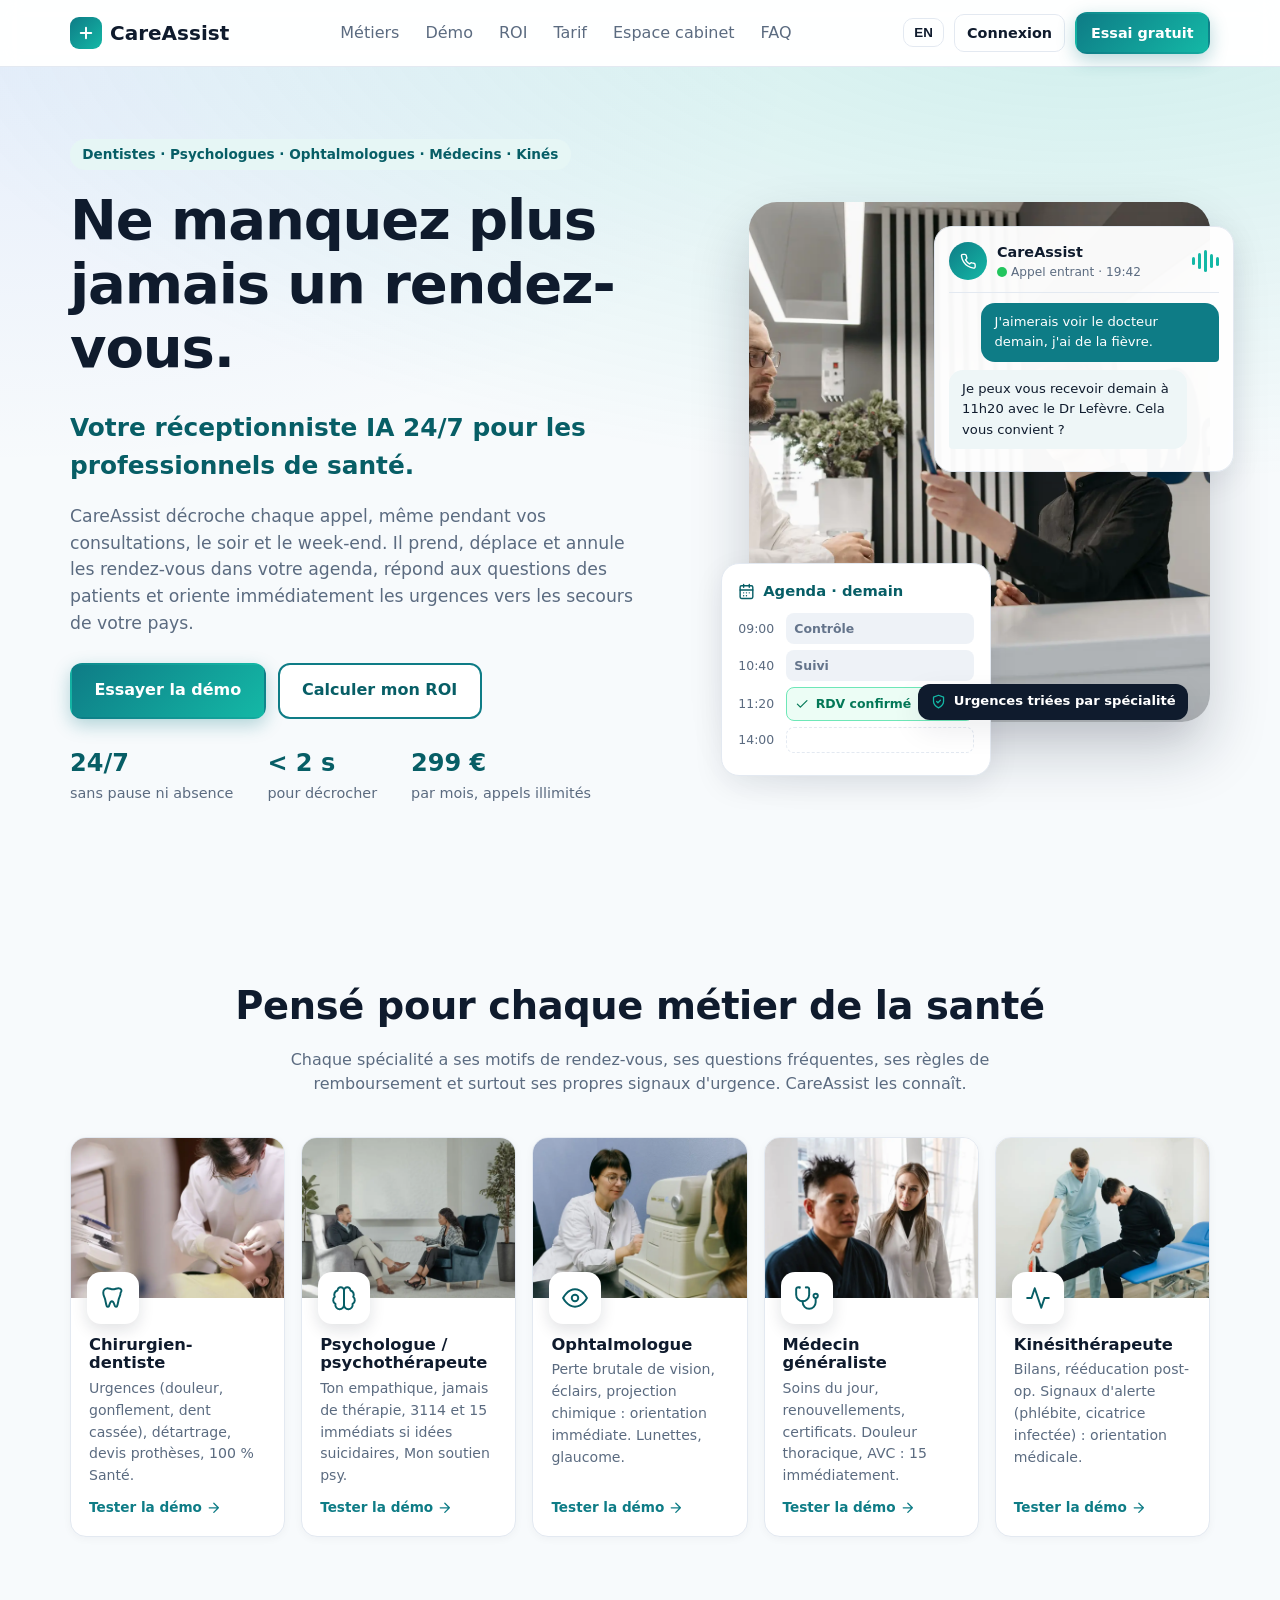
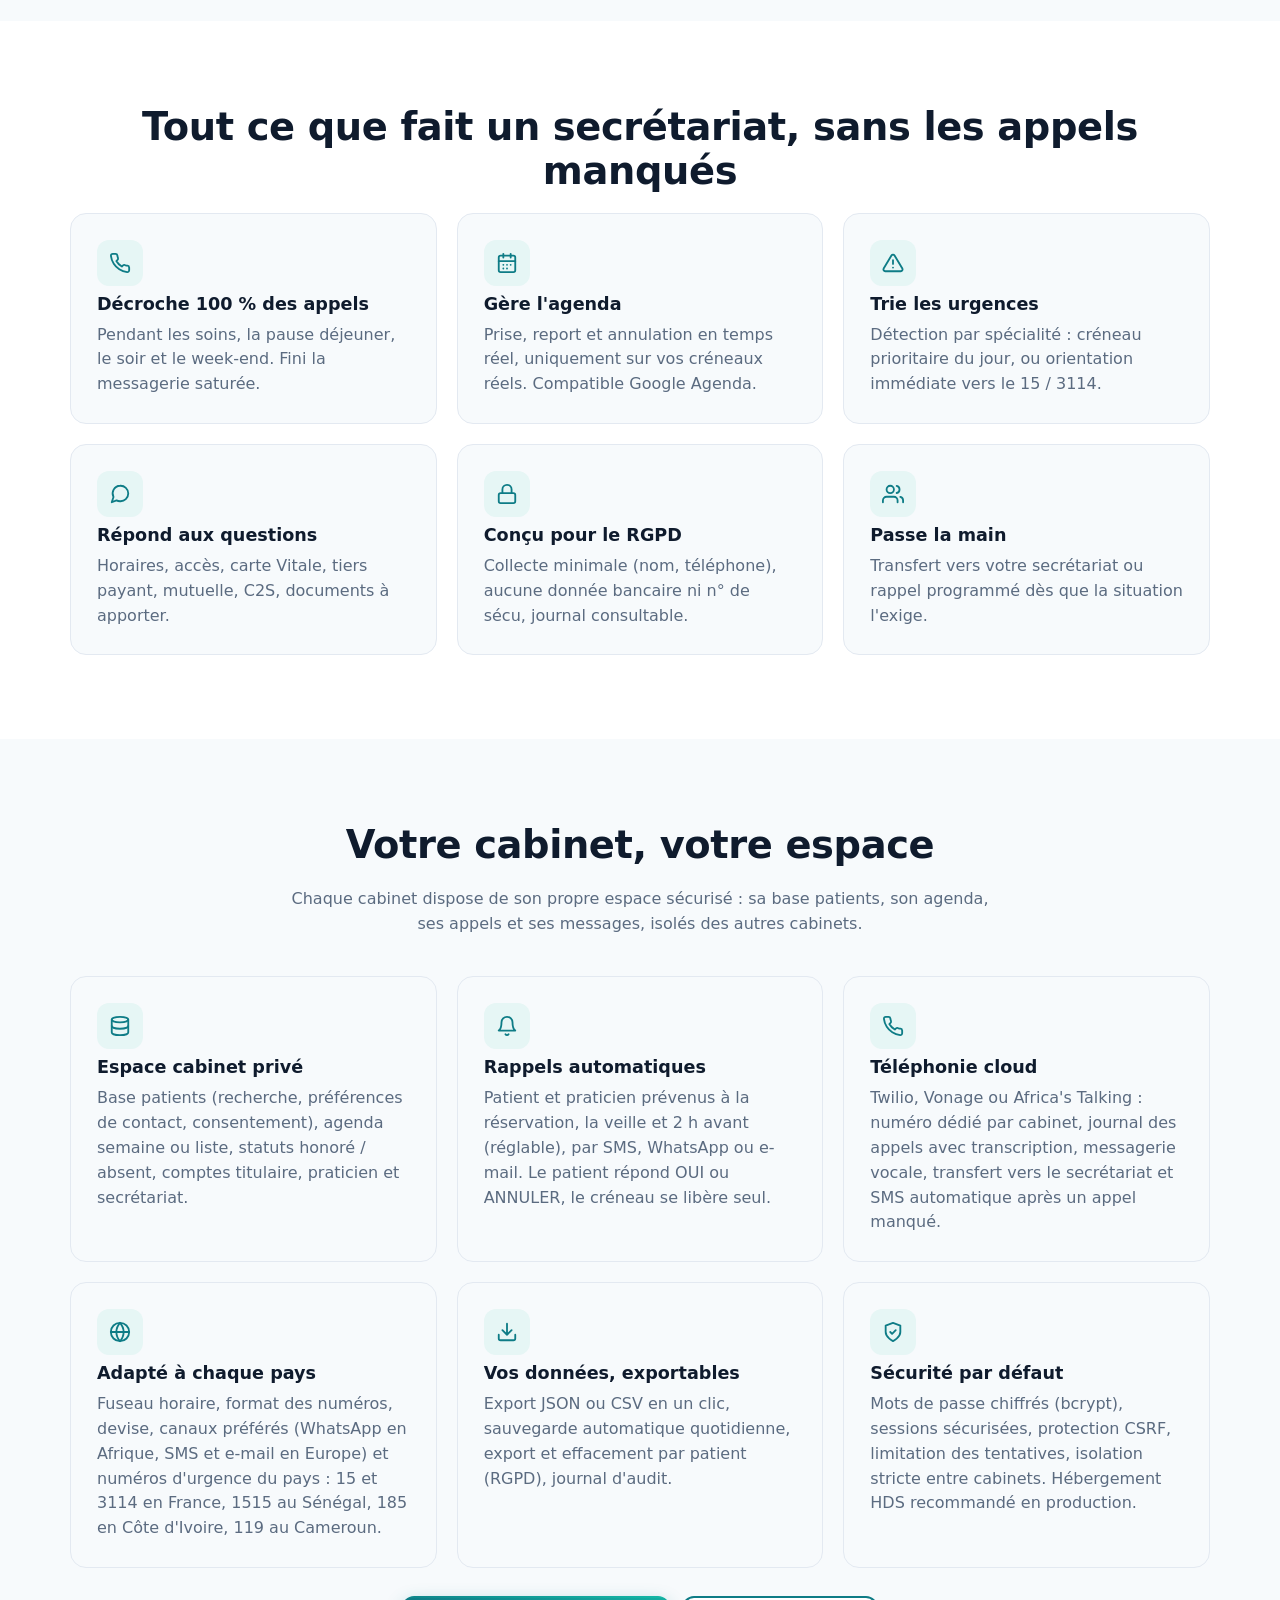
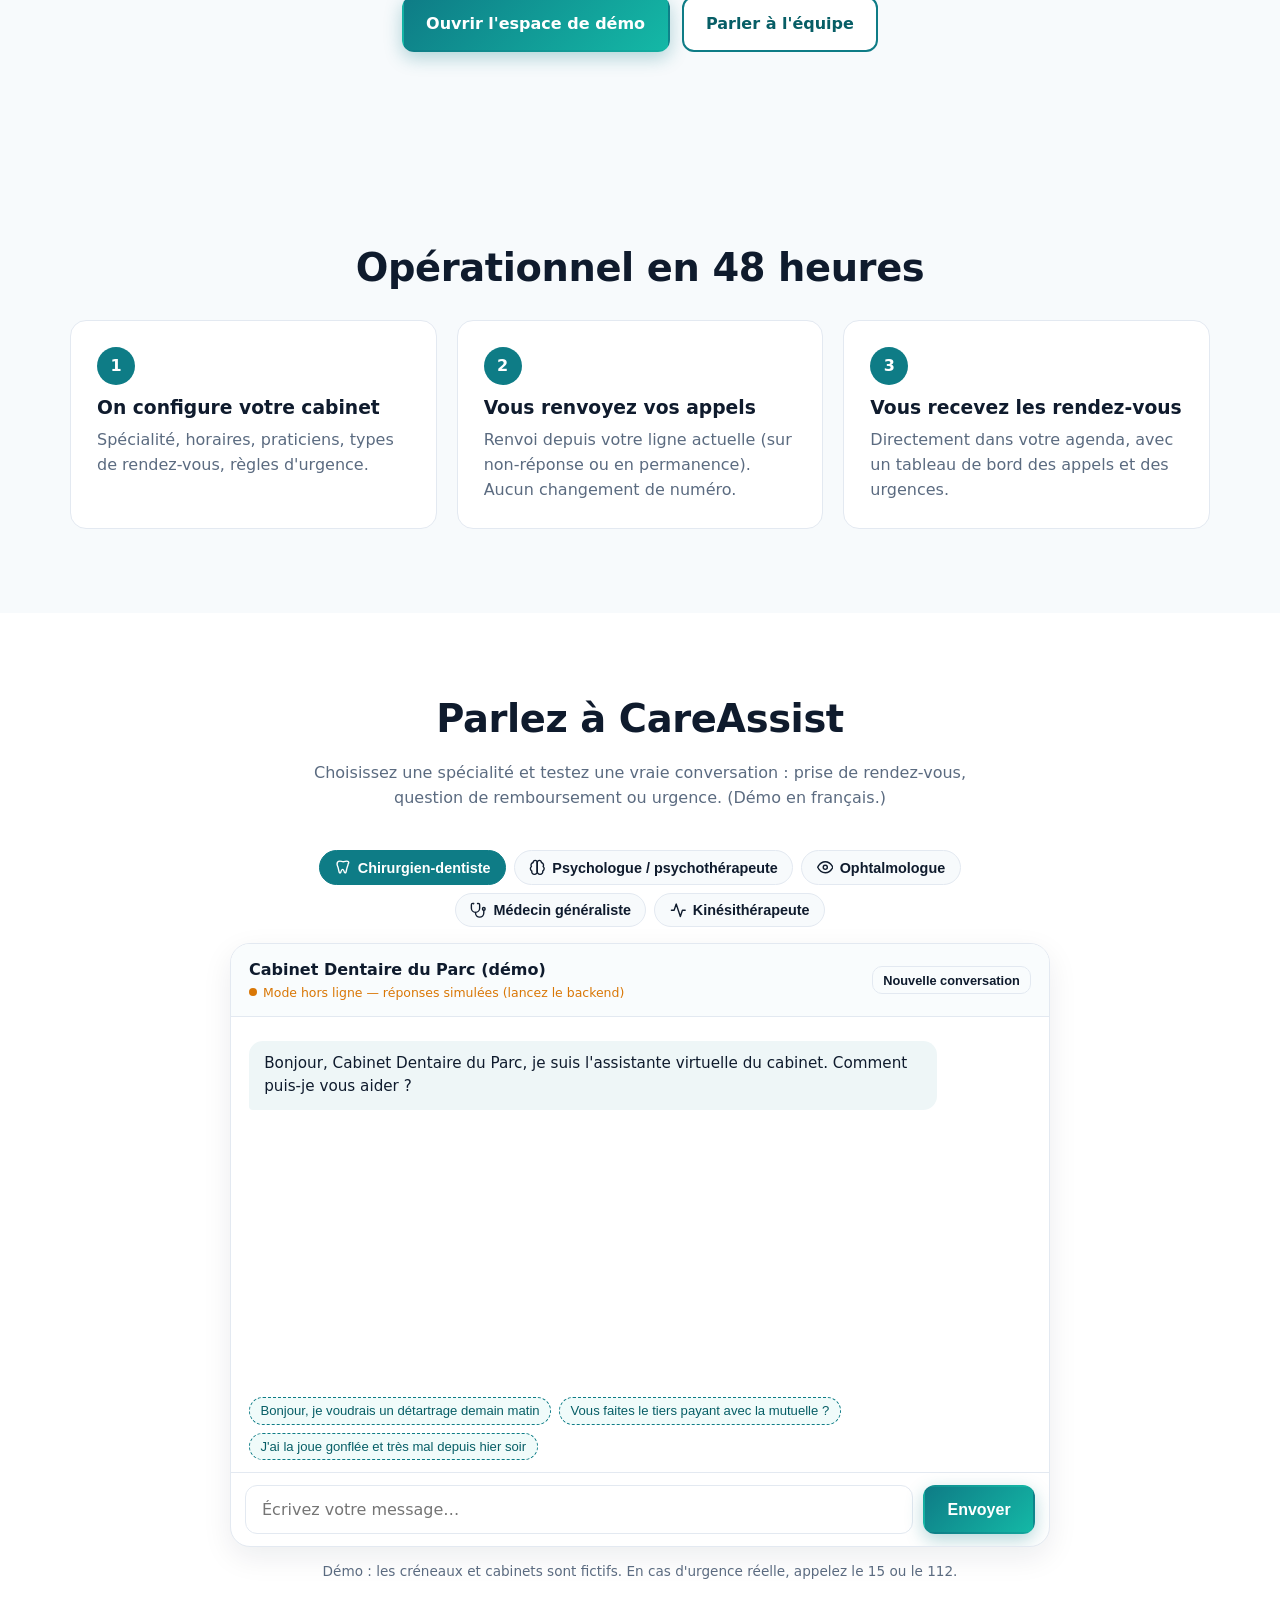
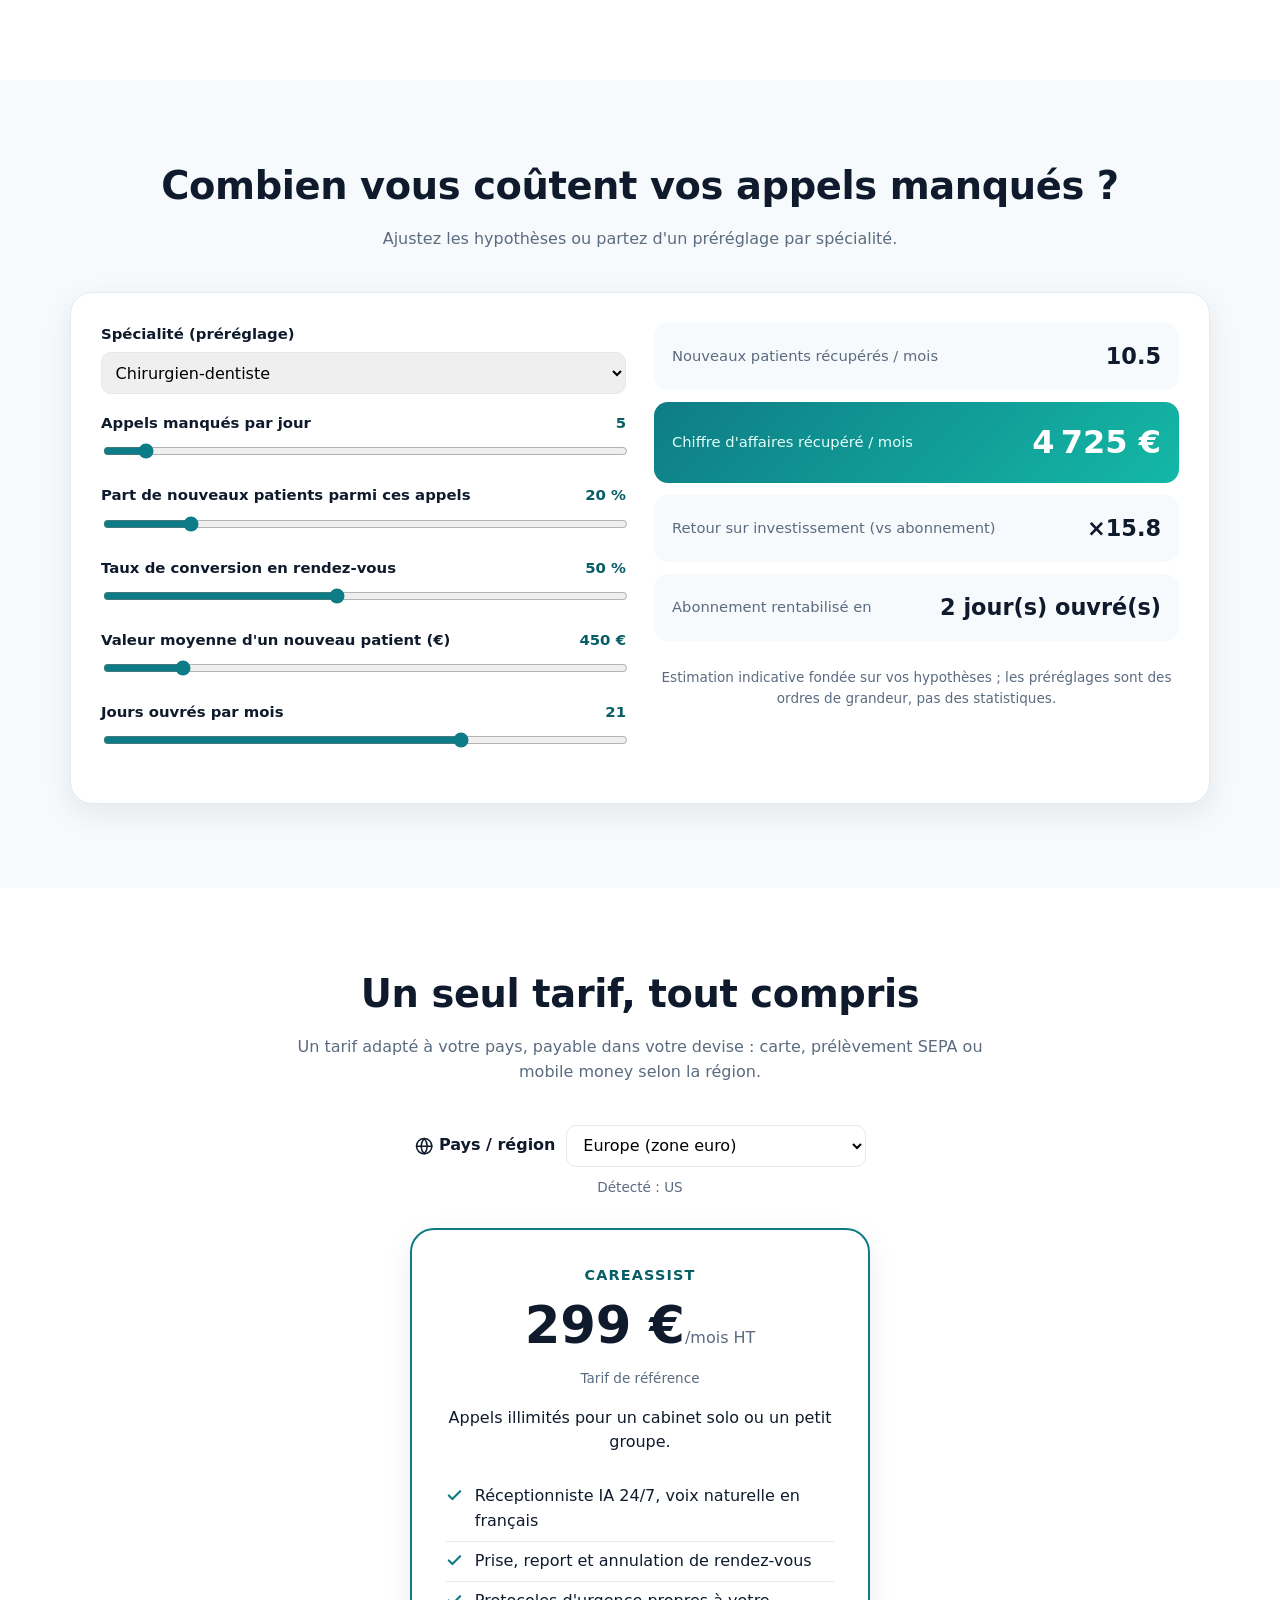
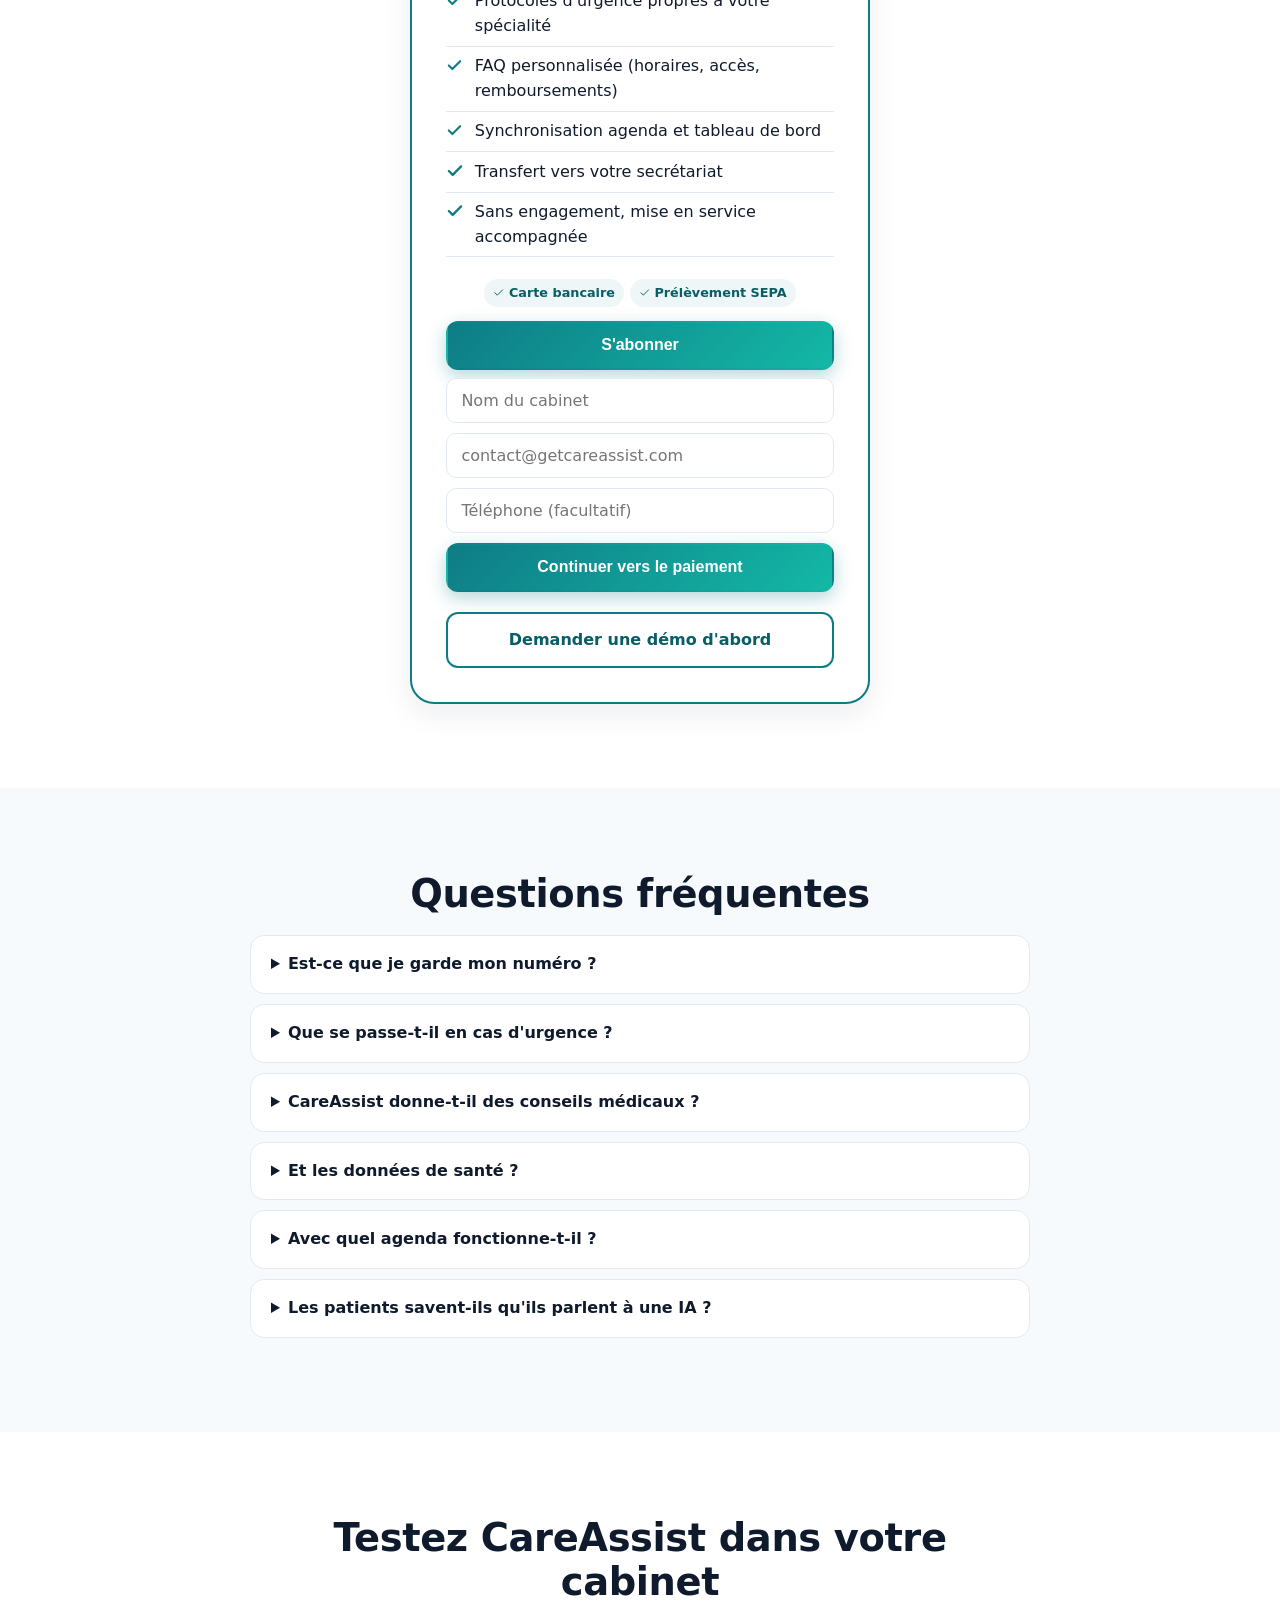
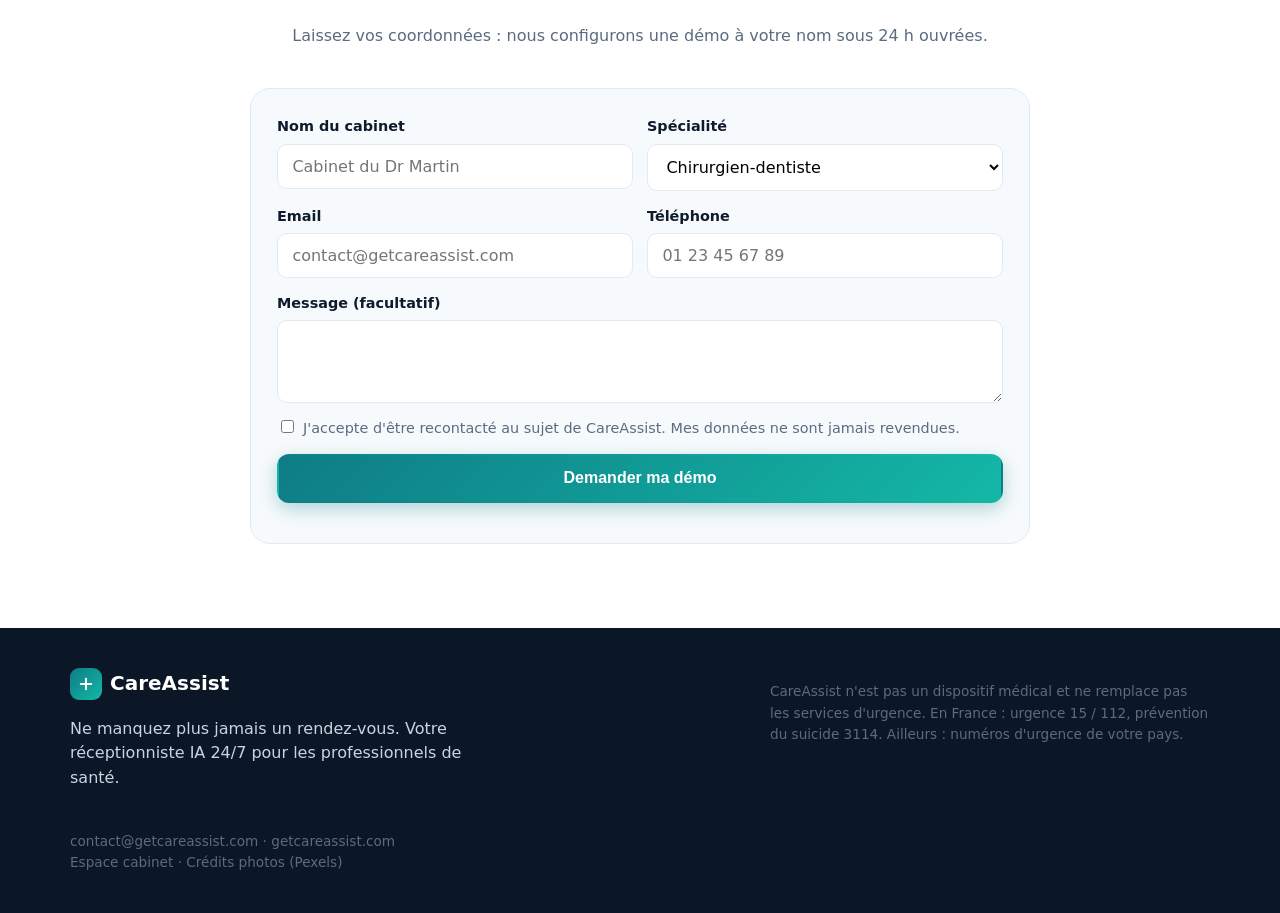
==== static/index.html @ 098f1273 "CareAssist MVP: réceptionniste IA 24/7 pour les professionnels de santé" ====
<!DOCTYPE html>
<html lang="fr">
<head>
  <meta charset="UTF-8" />
  <meta name="viewport" content="width=device-width, initial-scale=1" />
  <title>CareAssist — Ne manquez plus jamais un rendez-vous. Votre réceptionniste IA 24/7 pour les professionnels de santé.</title>
  <meta name="description" content="Réceptionniste IA 24/7 pour cabinets de santé : appels et messages décrochés, rendez-vous pris, rappels SMS/WhatsApp au patient et au médecin, urgences orientées vers les numéros du pays. Espace cabinet sécurisé. France et Afrique." />
  <meta name="theme-color" content="#0e7c86" />
  <link rel="canonical" href="https://getcareassist.com/" />
  <link rel="alternate" hreflang="fr" href="https://getcareassist.com/" />
  <meta property="og:type" content="website" />
  <meta property="og:url" content="https://getcareassist.com/" />
  <meta property="og:site_name" content="CareAssist" />
  <meta property="og:image" content="https://getcareassist.com/img/hero-reception.jpg" />
  <meta property="og:locale" content="fr_FR" />
  <meta name="twitter:card" content="summary_large_image" />
  <meta property="og:title" content="CareAssist — réceptionniste IA pour les professionnels de santé" />
  <meta property="og:description" content="Ne manquez plus jamais un rendez-vous. Votre réceptionniste IA 24/7 pour les professionnels de santé." />
  <link rel="icon" href="favicon.svg" type="image/svg+xml" />
  <link rel="stylesheet" href="styles.css?v=6" />
</head>
<body>
<a class="skip-link" href="#main">Aller au contenu</a>
<header class="nav">
  <div class="container nav-inner">
    <a href="#" class="logo"><span class="logo-mark"><svg class="i" viewBox="0 0 24 24"><path d="M12 5v14M5 12h14"/></svg></span> CareAssist</a>
    <nav class="nav-links">
      <a href="#metiers" data-i18n="nav.pros">Métiers</a>
      <a href="#demo" data-i18n="nav.demo">Démo</a>
      <a href="#roi" data-i18n="nav.roi">ROI</a>
      <a href="#tarif" data-i18n="nav.pricing">Tarif</a>
      <a href="#espace" data-i18n="nav.space">Espace cabinet</a>
      <a href="#faq">FAQ</a>
    </nav>
    <div class="nav-actions">
      <button id="lang-toggle" class="btn-ghost" aria-label="Changer de langue">EN</button>
      <a href="/espace" class="btn-ghost nav-login" data-i18n="nav.login">Connexion</a>
      <a href="#contact" class="btn btn-primary btn-sm" data-i18n="nav.cta">Essai gratuit</a>
    </div>
  </div>
</header>

<main id="main">
  <!-- HERO -->
  <section class="hero">
    <div class="container hero-grid">
      <div>
        <span class="pill" data-i18n="hero.pill">Dentistes · Psychologues · Ophtalmologues · Médecins · Kinés</span>
        <h1 data-i18n="hero.title">Ne manquez plus jamais un rendez-vous.</h1>
        <p class="hero-sub" data-i18n="hero.subtitle">Votre réceptionniste IA 24/7 pour les professionnels de santé.</p>
        <p class="hero-text" data-i18n="hero.text">CareAssist décroche chaque appel, même pendant vos consultations, le soir et le week-end. Il prend, déplace et annule les rendez-vous dans votre agenda, répond aux questions des patients et oriente immédiatement les urgences vers les secours de votre pays.</p>
        <div class="hero-ctas">
          <a href="#demo" class="btn btn-primary" data-i18n="hero.cta1">Essayer la démo</a>
          <a href="#roi" class="btn btn-outline" data-i18n="hero.cta2">Calculer mon ROI</a>
        </div>
        <ul class="hero-proof">
          <li><strong>24/7</strong><span data-i18n="hero.p1">sans pause ni absence</span></li>
          <li><strong>&lt; 2 s</strong><span data-i18n="hero.p2">pour décrocher</span></li>
          <li><strong id="hero-price">299 €</strong><span data-i18n="hero.p3">par mois, appels illimités</span></li>
        </ul>
      </div>
      <div class="hero-visual">
        <picture class="hero-photo">
          <source srcset="img/hero-reception.webp" type="image/webp" />
          <img src="img/hero-reception.jpg" width="1600" height="1280" alt="Accueil d'un cabinet de santé" fetchpriority="high" />
        </picture>
        <div class="call-card">
          <div class="call-head">
            <span class="avatar"><svg class="i" data-icon="phone"></svg></span>
            <div><strong>CareAssist</strong><small><span class="dot live"></span> <span data-i18n="hero.call">Appel entrant · 19:42</span></small></div>
            <div class="wave"><i></i><i></i><i></i><i></i><i></i></div>
          </div>
          <div class="bubble user">J'aimerais voir le docteur demain, j'ai de la fièvre.</div>
          <div class="bubble bot">Je peux vous recevoir demain à 11h20 avec le Dr Lefèvre. Cela vous convient ?</div>
        </div>
        <div class="cal-card">
          <div class="cal-head"><svg class="i" data-icon="calendar"></svg><strong data-i18n="hero.cal">Agenda · demain</strong></div>
          <div class="cal-row"><span>09:00</span><div class="ev busy">Contrôle</div></div>
          <div class="cal-row"><span>10:40</span><div class="ev busy">Suivi</div></div>
          <div class="cal-row"><span>11:20</span><div class="ev new"><svg class="i" data-icon="check"></svg> <span data-i18n="hero.booked">RDV confirmé</span></div></div>
          <div class="cal-row"><span>14:00</span><div class="ev free"></div></div>
        </div>
        <div class="float-badge"><svg class="i" data-icon="shield"></svg><span data-i18n="hero.badge">Urgences triées par spécialité</span></div>
      </div>
    </div>
  </section>

  <!-- MÉTIERS -->
  <section id="metiers" class="section">
    <div class="container">
      <h2 data-i18n="pros.title">Pensé pour chaque métier de la santé</h2>
      <p class="section-sub" data-i18n="pros.sub">Chaque spécialité a ses motifs de rendez-vous, ses questions fréquentes, ses règles de remboursement et surtout ses propres signaux d'urgence. CareAssist les connaît.</p>
      <div class="pros-grid" id="pros-grid"></div>
    </div>
  </section>

  <!-- BÉNÉFICES -->
  <section class="section alt">
    <div class="container">
      <h2 data-i18n="feat.title">Tout ce que fait un secrétariat, sans les appels manqués</h2>
      <div class="features">
        <div class="feature"><div class="ficon"><svg class="i" data-icon="phone"></svg></div><h3 data-i18n="feat.f1t">Décroche 100 % des appels</h3><p data-i18n="feat.f1">Pendant les soins, la pause déjeuner, le soir et le week-end. Fini la messagerie saturée.</p></div>
        <div class="feature"><div class="ficon"><svg class="i" data-icon="calendar"></svg></div><h3 data-i18n="feat.f2t">Gère l'agenda</h3><p data-i18n="feat.f2">Prise, report et annulation en temps réel, uniquement sur vos créneaux réels. Compatible Google Agenda.</p></div>
        <div class="feature"><div class="ficon"><svg class="i" data-icon="alert"></svg></div><h3 data-i18n="feat.f3t">Trie les urgences</h3><p data-i18n="feat.f3">Détection par spécialité : créneau prioritaire du jour, ou orientation immédiate vers le 15 / 3114.</p></div>
        <div class="feature"><div class="ficon"><svg class="i" data-icon="message"></svg></div><h3 data-i18n="feat.f4t">Répond aux questions</h3><p data-i18n="feat.f4">Horaires, accès, carte Vitale, tiers payant, mutuelle, C2S, documents à apporter.</p></div>
        <div class="feature"><div class="ficon"><svg class="i" data-icon="lock"></svg></div><h3 data-i18n="feat.f5t">Conçu pour le RGPD</h3><p data-i18n="feat.f5">Collecte minimale (nom, téléphone), aucune donnée bancaire ni n° de sécu, journal consultable.</p></div>
        <div class="feature"><div class="ficon"><svg class="i" data-icon="users"></svg></div><h3 data-i18n="feat.f6t">Passe la main</h3><p data-i18n="feat.f6">Transfert vers votre secrétariat ou rappel programmé dès que la situation l'exige.</p></div>
      </div>
    </div>
  </section>

  <!-- ESPACE CABINET, RAPPELS, VOIP, PAYS -->
  <section id="espace" class="section">
    <div class="container">
      <h2 data-i18n="space.title">Votre cabinet, votre espace</h2>
      <p class="section-sub" data-i18n="space.sub">Chaque cabinet dispose de son propre espace sécurisé : sa base patients, son agenda, ses appels et ses messages, isolés des autres cabinets.</p>
      <div class="features">
        <div class="feature"><div class="ficon"><svg class="i" data-icon="database"></svg></div><h3 data-i18n="space.f1t">Espace cabinet privé</h3><p data-i18n="space.f1">Base patients (recherche, préférences de contact, consentement), agenda semaine ou liste, statuts honoré / absent, comptes titulaire, praticien et secrétariat.</p></div>
        <div class="feature"><div class="ficon"><svg class="i" data-icon="bell"></svg></div><h3 data-i18n="space.f2t">Rappels automatiques</h3><p data-i18n="space.f2">Patient et praticien prévenus à la réservation, la veille et 2 h avant (réglable), par SMS, WhatsApp ou e-mail. Le patient répond OUI ou ANNULER, le créneau se libère seul.</p></div>
        <div class="feature"><div class="ficon"><svg class="i" data-icon="phone"></svg></div><h3 data-i18n="space.f3t">Téléphonie cloud</h3><p data-i18n="space.f3">Twilio, Vonage ou Africa's Talking : numéro dédié par cabinet, journal des appels avec transcription, messagerie vocale, transfert vers le secrétariat et SMS automatique après un appel manqué.</p></div>
        <div class="feature"><div class="ficon"><svg class="i" data-icon="globe"></svg></div><h3 data-i18n="space.f4t">Adapté à chaque pays</h3><p data-i18n="space.f4">Fuseau horaire, format des numéros, devise, canaux préférés (WhatsApp en Afrique, SMS et e-mail en Europe) et numéros d'urgence du pays : 15 et 3114 en France, 1515 au Sénégal, 185 en Côte d'Ivoire, 119 au Cameroun.</p></div>
        <div class="feature"><div class="ficon"><svg class="i" data-icon="download"></svg></div><h3 data-i18n="space.f5t">Vos données, exportables</h3><p data-i18n="space.f5">Export JSON ou CSV en un clic, sauvegarde automatique quotidienne, export et effacement par patient (RGPD), journal d'audit.</p></div>
        <div class="feature"><div class="ficon"><svg class="i" data-icon="shield"></svg></div><h3 data-i18n="space.f6t">Sécurité par défaut</h3><p data-i18n="space.f6">Mots de passe chiffrés (bcrypt), sessions sécurisées, protection CSRF, limitation des tentatives, isolation stricte entre cabinets. Hébergement HDS recommandé en production.</p></div>
      </div>
      <div class="hero-ctas" style="justify-content:center;margin-top:28px">
        <a href="/espace" class="btn btn-primary" data-i18n="space.cta">Ouvrir l'espace de démo</a>
        <a href="#contact" class="btn btn-outline" data-i18n="space.cta2">Parler à l'équipe</a>
      </div>
    </div>
  </section>

  <!-- COMMENT ÇA MARCHE -->
  <section class="section">
    <div class="container">
      <h2 data-i18n="how.title">Opérationnel en 48 heures</h2>
      <div class="steps">
        <div class="step"><span>1</span><h3 data-i18n="how.s1t">On configure votre cabinet</h3><p data-i18n="how.s1">Spécialité, horaires, praticiens, types de rendez-vous, règles d'urgence.</p></div>
        <div class="step"><span>2</span><h3 data-i18n="how.s2t">Vous renvoyez vos appels</h3><p data-i18n="how.s2">Renvoi depuis votre ligne actuelle (sur non-réponse ou en permanence). Aucun changement de numéro.</p></div>
        <div class="step"><span>3</span><h3 data-i18n="how.s3t">Vous recevez les rendez-vous</h3><p data-i18n="how.s3">Directement dans votre agenda, avec un tableau de bord des appels et des urgences.</p></div>
      </div>
    </div>
  </section>

  <!-- DÉMO -->
  <section id="demo" class="section alt">
    <div class="container">
      <h2 data-i18n="demo.title">Parlez à CareAssist</h2>
      <p class="section-sub" data-i18n="demo.sub">Choisissez une spécialité et testez une vraie conversation : prise de rendez-vous, question de remboursement ou urgence. (Démo en français.)</p>
      <div class="demo-wrap">
        <div class="spec-tabs" id="spec-tabs" role="tablist"></div>
        <div class="chat">
          <div class="chat-head">
            <div><strong id="chat-practice">Cabinet</strong><small id="chat-status" class="status">…</small></div>
            <button class="btn-ghost small" id="chat-reset" data-i18n="demo.reset">Nouvelle conversation</button>
          </div>
          <div class="chat-body" id="chat-body" aria-live="polite"></div>
          <div class="chips" id="chips"></div>
          <form class="chat-input" id="chat-form">
            <input id="chat-text" autocomplete="off" aria-label="Votre message" maxlength="1000" placeholder="Écrivez votre message…" data-i18n-ph="demo.ph" />
            <button class="btn btn-primary" type="submit" data-i18n="demo.send">Envoyer</button>
          </form>
        </div>
        <p class="note" data-i18n="demo.note">Démo : les créneaux et cabinets sont fictifs. En cas d'urgence réelle, appelez le 15 ou le 112.</p>
      </div>
    </div>
  </section>

  <!-- ROI -->
  <section id="roi" class="section">
    <div class="container">
      <h2 data-i18n="roi.title">Combien vous coûtent vos appels manqués ?</h2>
      <p class="section-sub" data-i18n="roi.sub">Ajustez les hypothèses ou partez d'un préréglage par spécialité.</p>
      <div class="roi">
        <div class="roi-inputs">
          <label><span data-i18n="roi.preset">Spécialité (préréglage)</span>
            <select id="roi-preset"></select></label>
          <label><span data-i18n="roi.missed">Appels manqués par jour</span> <output id="o-missed"></output>
            <input type="range" id="r-missed" min="1" max="60" step="1" /></label>
          <label><span data-i18n="roi.new">Part de nouveaux patients parmi ces appels</span> <output id="o-new"></output>
            <input type="range" id="r-new" min="5" max="100" step="5" /></label>
          <label><span data-i18n="roi.conv">Taux de conversion en rendez-vous</span> <output id="o-conv"></output>
            <input type="range" id="r-conv" min="10" max="100" step="5" /></label>
          <label><span data-i18n="roi.value">Valeur moyenne d'un nouveau patient (€)</span> <output id="o-value"></output>
            <input type="range" id="r-value" min="30" max="3000" step="10" /></label>
          <label><span data-i18n="roi.days">Jours ouvrés par mois</span> <output id="o-days"></output>
            <input type="range" id="r-days" min="10" max="26" step="1" value="21" /></label>
        </div>
        <div class="roi-results">
          <div class="kpi"><span data-i18n="roi.k1">Nouveaux patients récupérés / mois</span><strong id="k-patients">0</strong></div>
          <div class="kpi big"><span data-i18n="roi.k2">Chiffre d'affaires récupéré / mois</span><strong id="k-revenue">0 €</strong></div>
          <div class="kpi"><span data-i18n="roi.k3">Retour sur investissement (vs abonnement)</span><strong id="k-roi">×0</strong></div>
          <div class="kpi"><span data-i18n="roi.k4">Abonnement rentabilisé en</span><strong id="k-payback">–</strong></div>
          <p class="note" data-i18n="roi.note">Estimation indicative fondée sur vos hypothèses ; les préréglages sont des ordres de grandeur, pas des statistiques.</p>
        </div>
      </div>
    </div>
  </section>

  <!-- TARIF -->
  <section id="tarif" class="section alt">
    <div class="container">
      <h2 data-i18n="price.title">Un seul tarif, tout compris</h2>
      <p class="section-sub" data-i18n="price.sub">Un tarif adapté à votre pays, payable dans votre devise : carte, prélèvement SEPA ou mobile money selon la région.</p>
      <div class="region-picker">
        <label for="region-select"><svg class="i" data-icon="globe"></svg> <span data-i18n="price.region">Pays / région</span></label>
        <select id="region-select"></select>
        <small id="region-guess" class="small"></small>
      </div>
      <div class="price-card">
        <div class="price-name">CareAssist</div>
        <div class="price"><span id="price-amount">299 €</span><small id="price-per" data-i18n="price.per">/mois HT</small></div>
        <p id="price-approx" class="small"></p>
        <p data-i18n="price.desc">Appels illimités pour un cabinet solo ou un petit groupe.</p>
        <ul>
          <li data-i18n="price.l1">Réceptionniste IA 24/7, voix naturelle en français</li>
          <li data-i18n="price.l2">Prise, report et annulation de rendez-vous</li>
          <li data-i18n="price.l3">Protocoles d'urgence propres à votre spécialité</li>
          <li data-i18n="price.l4">FAQ personnalisée (horaires, accès, remboursements)</li>
          <li data-i18n="price.l5">Synchronisation agenda et tableau de bord</li>
          <li data-i18n="price.l6">Transfert vers votre secrétariat</li>
          <li data-i18n="price.l7">Sans engagement, mise en service accompagnée</li>
        </ul>
        <div class="methods" id="price-methods"></div>
        <p id="price-note" class="small"></p>
        <button type="button" id="subscribe-open" class="btn btn-primary btn-block" data-i18n="price.subscribe">S'abonner</button>
        <form id="checkout-form" class="checkout-form" hidden novalidate>
          <input name="practice_name" required minlength="2" placeholder="Nom du cabinet" data-i18n-ph="price.f_name" />
          <input name="email" type="email" required placeholder="contact@getcareassist.com" />
          <input name="phone" type="tel" placeholder="Téléphone (facultatif)" data-i18n-ph="price.f_phone" />
          <button class="btn btn-primary btn-block" type="submit" data-i18n="price.pay">Continuer vers le paiement</button>
          <p id="checkout-msg" class="form-msg" role="status"></p>
        </form>
        <a href="#contact" class="btn btn-outline btn-block" style="margin-top:10px" data-i18n="price.cta">Demander une démo d'abord</a>
      </div>
    </div>
  </section>

  <!-- FAQ -->
  <section id="faq" class="section">
    <div class="container narrow">
      <h2 data-i18n="faq.title">Questions fréquentes</h2>
      <details><summary data-i18n="faq.q1">Est-ce que je garde mon numéro ?</summary><p data-i18n="faq.a1">Oui. Vous activez simplement un renvoi d'appel (sur non-réponse, occupation ou permanent) vers votre ligne CareAssist.</p></details>
      <details><summary data-i18n="faq.q2">Que se passe-t-il en cas d'urgence ?</summary><p data-i18n="faq.a2">La détection d'urgence est déterministe et propre à chaque spécialité. Les signes vitaux déclenchent une orientation immédiate vers le numéro d'urgence du pays (15 / 112 et 3114 en France, 1515 au Sénégal, 119 au Cameroun…) ; les urgences non vitales obtiennent un créneau prioritaire du jour et vous sont signalées.</p></details>
      <details><summary data-i18n="faq.q3">CareAssist donne-t-il des conseils médicaux ?</summary><p data-i18n="faq.a3">Non. Il ne pose aucun diagnostic et ne remplace pas un professionnel : il organise, informe et oriente. Pour les psychologues, il ne fait jamais de thérapie.</p></details>
      <details><summary data-i18n="faq.q4">Et les données de santé ?</summary><p data-i18n="faq.a4">La collecte est minimale (nom, téléphone, motif court). En production, l'hébergement doit être certifié HDS ; nous vous accompagnons sur le registre RGPD et l'information patient.</p></details>
      <details><summary data-i18n="faq.q5">Avec quel agenda fonctionne-t-il ?</summary><p data-i18n="faq.a5">Google Agenda en natif ; les logiciels métiers et plateformes de prise de rendez-vous se branchent via leur API quand elle est disponible.</p></details>
      <details><summary data-i18n="faq.q6">Les patients savent-ils qu'ils parlent à une IA ?</summary><p data-i18n="faq.a6">Oui, CareAssist se présente comme l'assistante virtuelle du cabinet et propose toujours de passer la main à un humain.</p></details>
    </div>
  </section>

  <!-- CONTACT -->
  <section id="contact" class="section alt">
    <div class="container narrow">
      <h2 data-i18n="lead.title">Testez CareAssist dans votre cabinet</h2>
      <p class="section-sub" data-i18n="lead.sub">Laissez vos coordonnées : nous configurons une démo à votre nom sous 24 h ouvrées.</p>
      <form id="lead-form" class="lead-form" novalidate>
        <label><span data-i18n="lead.name">Nom du cabinet</span><input name="practice_name" required minlength="2" placeholder="Cabinet du Dr Martin" /></label>
        <label><span data-i18n="lead.spec">Spécialité</span><select name="specialty" id="lead-spec"></select></label>
        <label><span>Email</span><input name="email" type="email" required placeholder="contact@getcareassist.com" /></label>
        <label><span data-i18n="lead.phone">Téléphone</span><input name="phone" type="tel" required placeholder="01 23 45 67 89" /></label>
        <label class="full"><span data-i18n="lead.msg">Message (facultatif)</span><textarea name="message" rows="3"></textarea></label>
        <label class="full consent"><input type="checkbox" name="consent" required /> <span data-i18n="lead.consent">J'accepte d'être recontacté au sujet de CareAssist. Mes données ne sont jamais revendues.</span></label>
        <button class="btn btn-primary full" type="submit" data-i18n="lead.cta">Demander ma démo</button>
        <p id="lead-msg" class="form-msg full" role="status"></p>
      </form>
    </div>
  </section>
</main>

<footer class="footer">
  <div class="container footer-inner">
    <div><span class="logo"><span class="logo-mark"><svg class="i" viewBox="0 0 24 24"><path d="M12 5v14M5 12h14"/></svg></span> CareAssist</span>
      <p data-i18n="footer.slogan">Ne manquez plus jamais un rendez-vous. Votre réceptionniste IA 24/7 pour les professionnels de santé.</p></div>
    <p class="small" data-i18n="footer.legal">CareAssist n'est pas un dispositif médical et ne remplace pas les services d'urgence. En France : urgence 15 / 112, prévention du suicide 3114. Ailleurs : numéros d'urgence de votre pays.</p>
    <div class="small"><a href="mailto:contact@getcareassist.com">contact@getcareassist.com</a> · getcareassist.com<br /><a href="/espace">Espace cabinet</a> · <a href="img/CREDITS.md">Crédits photos (Pexels)</a></div>
  </div>
</footer>
<script src="icons.js?v=4"></script>
<script src="app.js?v=5"></script>
</body>
</html>
---- static/styles.css ----
:root{
  --bg:#f7fafc;--surface:#fff;--ink:#0f1b2d;--muted:#5b6b80;--line:#e3e9f1;
  --brand:#0e7c86;--brand-2:#14b8a6;--brand-ink:#075e66;--accent:#2563eb;--danger:#dc2626;--warn:#d97706;
  --radius:16px;--shadow:0 10px 30px rgba(15,27,45,.08);
}
*{box-sizing:border-box}
html{scroll-behavior:smooth}
body{margin:0;font-family:Inter,system-ui,-apple-system,"Segoe UI",Roboto,Arial,sans-serif;color:var(--ink);background:var(--bg);line-height:1.55}
a{color:inherit;text-decoration:none}
.container{width:min(1140px,92%);margin:0 auto}
.narrow{width:min(780px,92%)}
h1,h2,h3{line-height:1.15;margin:0 0 .5em}
h1{font-size:clamp(2.2rem,5vw,3.5rem);letter-spacing:-.02em}
h2{font-size:clamp(1.7rem,3.2vw,2.4rem);text-align:center;letter-spacing:-.01em}
.section{padding:84px 0}.section.alt{background:var(--surface)}
.section-sub{text-align:center;color:var(--muted);max-width:720px;margin:0 auto 40px}
.note{color:var(--muted);font-size:.85rem;text-align:center;margin-top:14px}
.small{font-size:.85rem;color:var(--muted)}
/* buttons */
.btn{display:inline-flex;align-items:center;justify-content:center;gap:.4em;padding:.85em 1.4em;border-radius:12px;font-weight:600;border:2px solid transparent;cursor:pointer;font-size:1rem;transition:.15s}
.btn-primary{background:linear-gradient(135deg,var(--brand),var(--brand-2));color:#fff;box-shadow:0 6px 18px rgba(14,124,134,.3)}
.btn-primary:hover{transform:translateY(-1px);filter:brightness(1.05)}
.btn-outline{border-color:var(--brand);color:var(--brand-ink);background:#fff}
.btn-sm{padding:.55em 1em;font-size:.9rem}.btn-block{width:100%}
.btn-ghost{background:none;border:1px solid var(--line);border-radius:10px;padding:.45em .8em;cursor:pointer;font-weight:600;color:var(--ink)}
.btn-ghost.small{font-size:.8rem}
/* nav */
.nav{position:sticky;top:0;z-index:50;background:rgba(255,255,255,.88);backdrop-filter:blur(10px);border-bottom:1px solid var(--line)}
.nav-inner{display:flex;align-items:center;justify-content:space-between;height:66px}
.logo{font-weight:800;font-size:1.25rem;display:inline-flex;align-items:center;gap:.4em}
.logo-mark{display:inline-grid;place-items:center;width:32px;height:32px;border-radius:9px;background:linear-gradient(135deg,var(--brand),var(--brand-2));color:#fff;font-size:1rem}
.nav-links{display:flex;gap:26px;color:var(--muted);font-weight:500}.nav-links a:hover{color:var(--brand)}
.nav-actions{display:flex;gap:10px;align-items:center}
/* hero */
.hero{padding:72px 0 64px;background:radial-gradient(1200px 500px at 85% -10%,rgba(20,184,166,.18),transparent),radial-gradient(800px 400px at 0% 0%,rgba(37,99,235,.08),transparent)}
.hero-grid{display:grid;grid-template-columns:1.15fr .85fr;gap:56px;align-items:center}
.pill{display:inline-block;background:#e6f6f5;color:var(--brand-ink);padding:.35em .9em;border-radius:99px;font-size:.85rem;font-weight:600;margin-bottom:18px}
.hero-sub{font-size:clamp(1.2rem,2.2vw,1.55rem);color:var(--brand-ink);font-weight:600;margin:0 0 14px}
.hero-text{color:var(--muted);font-size:1.08rem;max-width:580px}
.hero-ctas{display:flex;gap:12px;flex-wrap:wrap;margin:26px 0}
.hero-proof{list-style:none;padding:0;margin:0;display:flex;gap:34px;flex-wrap:wrap}
.hero-proof li{display:flex;flex-direction:column}.hero-proof strong{font-size:1.5rem;color:var(--brand-ink)}.hero-proof span{color:var(--muted);font-size:.9rem}
.hero-card{background:var(--surface);border-radius:22px;box-shadow:var(--shadow);padding:22px;border:1px solid var(--line)}
.call-head{display:flex;align-items:center;gap:8px;font-weight:600;color:var(--muted);font-size:.9rem;margin-bottom:14px}
.dot{width:10px;height:10px;border-radius:50%;background:#22c55e}.dot.live{animation:pulse 1.4s infinite}
@keyframes pulse{0%{box-shadow:0 0 0 0 rgba(34,197,94,.6)}100%{box-shadow:0 0 0 10px rgba(34,197,94,0)}}
.bubble{padding:.7em 1em;border-radius:14px;margin:8px 0;max-width:88%;font-size:.95rem;white-space:pre-wrap}
.bubble.bot{background:#eef6f7;border-bottom-left-radius:4px}
.bubble.user{background:var(--brand);color:#fff;margin-left:auto;border-bottom-right-radius:4px}
.bubble.vital{background:#fee2e2;border:1px solid #fca5a5}
.bubble.urgent{background:#fff7ed;border:1px solid #fdba74}
.bubble.ok{background:#ecfdf5;border:1px solid #6ee7b7}
.booked{margin-top:10px;background:#ecfdf5;color:#047857;font-weight:600;padding:.6em 1em;border-radius:12px;font-size:.9rem}
/* pros */
.pros-grid{display:grid;grid-template-columns:repeat(5,1fr);gap:16px}
.pro{background:var(--surface);border:1px solid var(--line);border-radius:var(--radius);padding:22px;box-shadow:0 2px 8px rgba(15,27,45,.04);cursor:pointer;transition:.15s}
.pro:hover{transform:translateY(-3px);box-shadow:var(--shadow);border-color:var(--brand-2)}
.pro .icon{font-size:2rem}.pro h3{font-size:1.02rem;margin:.6em 0 .3em}.pro p{color:var(--muted);font-size:.88rem;margin:0}
/* features */
.features{display:grid;grid-template-columns:repeat(3,1fr);gap:20px}
.feature{padding:26px;border-radius:var(--radius);border:1px solid var(--line);background:var(--bg)}
.feature h3{font-size:1.1rem}.feature p{color:var(--muted);margin:0}.ficon{font-size:1.7rem;margin-bottom:8px}
.steps{display:grid;grid-template-columns:repeat(3,1fr);gap:20px;margin-top:30px}
.step{background:var(--surface);border-radius:var(--radius);padding:26px;border:1px solid var(--line)}
.step span{display:inline-grid;place-items:center;width:38px;height:38px;border-radius:50%;background:var(--brand);color:#fff;font-weight:700;margin-bottom:12px}
.step p{color:var(--muted);margin:0}
/* demo */
.demo-wrap{max-width:820px;margin:0 auto}
.spec-tabs{display:flex;flex-wrap:wrap;gap:8px;justify-content:center;margin-bottom:16px}
.spec-tab{border:1px solid var(--line);background:var(--bg);padding:.55em 1em;border-radius:99px;cursor:pointer;font-weight:600;font-size:.9rem;color:var(--ink)}
.spec-tab[aria-selected=true]{background:var(--brand);border-color:var(--brand);color:#fff}
.chat{background:var(--surface);border:1px solid var(--line);border-radius:20px;box-shadow:var(--shadow);overflow:hidden}
.chat-head{display:flex;justify-content:space-between;align-items:center;padding:14px 18px;border-bottom:1px solid var(--line);background:#f9fcfd}
.chat-head small{display:block;font-size:.78rem}
.status.on{color:#059669}.status.off{color:var(--warn)}
.chat-body{height:380px;overflow-y:auto;padding:16px 18px;scroll-behavior:smooth}
.chips{display:flex;flex-wrap:wrap;gap:8px;padding:0 18px 12px}
.chip{border:1px dashed var(--brand);background:#f0fbfa;color:var(--brand-ink);padding:.4em .8em;border-radius:99px;font-size:.82rem;cursor:pointer}
.chat-input{display:flex;gap:10px;padding:12px 14px;border-top:1px solid var(--line)}
.chat-input input{flex:1;padding:.8em 1em;border:1px solid var(--line);border-radius:12px;font-size:1rem;font-family:inherit}
.typing{color:var(--muted);font-style:italic;font-size:.9rem}
.tag{display:inline-block;font-size:.7rem;font-weight:700;padding:.1em .5em;border-radius:6px;margin-bottom:4px;text-transform:uppercase;letter-spacing:.04em}
.tag.vital{background:var(--danger);color:#fff}.tag.urgent{background:var(--warn);color:#fff}.tag.ok{background:#059669;color:#fff}
/* roi */
.roi{display:grid;grid-template-columns:1fr 1fr;gap:28px;background:var(--surface);border:1px solid var(--line);border-radius:22px;padding:30px;box-shadow:var(--shadow)}
.roi-inputs label{display:block;margin-bottom:18px;font-weight:600;font-size:.93rem}
.roi-inputs output{float:right;color:var(--brand-ink);font-weight:700}
.roi-inputs input[type=range]{width:100%;accent-color:var(--brand);margin-top:8px}
.roi-inputs select{width:100%;margin-top:6px;padding:.6em;border-radius:10px;border:1px solid var(--line);font-size:1rem;font-family:inherit}
.roi-results{display:grid;gap:12px;align-content:start}
.kpi{background:var(--bg);border-radius:14px;padding:16px 18px;display:flex;justify-content:space-between;align-items:center;gap:10px}
.kpi span{color:var(--muted);font-size:.92rem}.kpi strong{font-size:1.4rem}
.kpi.big{background:linear-gradient(135deg,var(--brand),var(--brand-2));color:#fff}.kpi.big span{color:#e6fffb}.kpi.big strong{font-size:2rem}
/* pricing */
.price-card{max-width:460px;margin:30px auto 0;background:var(--surface);border:2px solid var(--brand);border-radius:24px;padding:34px;box-shadow:var(--shadow);text-align:center}
.price-name{font-weight:700;color:var(--brand-ink);text-transform:uppercase;letter-spacing:.08em;font-size:.9rem}
.price span{font-size:3.2rem;font-weight:800}.price small{color:var(--muted);font-size:1rem}
.price-card ul{text-align:left;list-style:none;padding:0;margin:22px 0}
.price-card li{padding:.45em 0 .45em 1.8em;position:relative;border-bottom:1px solid var(--line)}
.price-card li:before{content:"";position:absolute;left:0}
/* faq */
details{background:var(--surface);border:1px solid var(--line);border-radius:14px;padding:16px 20px;margin-bottom:10px}
summary{cursor:pointer;font-weight:600}details p{color:var(--muted);margin:.8em 0 0}
/* lead */
.lead-form{display:grid;grid-template-columns:1fr 1fr;gap:14px;background:var(--bg);padding:26px;border-radius:20px;border:1px solid var(--line)}
.lead-form label{display:flex;flex-direction:column;gap:6px;font-weight:600;font-size:.9rem}
.lead-form input,.lead-form select,.lead-form textarea{padding:.75em .9em;border-radius:10px;border:1px solid var(--line);font-size:1rem;font-family:inherit;background:#fff}
.lead-form .full{grid-column:1/-1}
.lead-form .consent{flex-direction:row;align-items:flex-start;font-weight:400;color:var(--muted)}
.form-msg{margin:0;text-align:center;font-weight:600}.form-msg.ok{color:#059669}.form-msg.err{color:var(--danger)}
/* footer */
.footer{background:#0b1726;color:#c9d4e3;padding:40px 0}
.footer-inner{display:flex;justify-content:space-between;gap:24px;align-items:flex-start;flex-wrap:wrap}
.footer .logo{color:#fff}.footer p{max-width:440px}
/* responsive */
@media (max-width:980px){.pros-grid{grid-template-columns:repeat(2,1fr)}.features,.steps{grid-template-columns:1fr 1fr}}
@media (max-width:820px){.hero-grid,.roi{grid-template-columns:1fr}.nav-links{display:none}}
@media (max-width:560px){.features,.steps,.pros-grid,.lead-form{grid-template-columns:1fr}.section{padding:60px 0}.chat-body{height:340px}}
/* ---------- icônes SVG ---------- */
.i{width:1.15em;height:1.15em;fill:none;stroke:currentColor;stroke-width:2;stroke-linecap:round;stroke-linejoin:round;vertical-align:-.2em;flex-shrink:0}
.logo-mark .i{width:18px;height:18px;stroke-width:2.6}
.ficon{display:inline-grid;place-items:center;width:46px;height:46px;border-radius:12px;background:#e6f6f5;color:var(--brand)}
.ficon .i{width:22px;height:22px}
.pro .icon{display:inline-grid;place-items:center;width:52px;height:52px;border-radius:14px;background:linear-gradient(135deg,#e6f6f5,#dbeafe);color:var(--brand-ink);font-size:1rem}
.pro .icon .i{width:26px;height:26px;stroke-width:1.8}
.spec-tab{display:inline-flex;align-items:center;gap:.45em}
.status::before{content:"";display:inline-block;width:8px;height:8px;border-radius:50%;background:currentColor;margin-right:6px;vertical-align:1px}
.tag .i{width:.95em;height:.95em;stroke-width:2.6;vertical-align:-.12em}
.price-card li:before{content:"";width:1.1em;height:1.1em;top:.6em;background:var(--brand);
  -webkit-mask:url("data:image/svg+xml,%3Csvg xmlns='http://www.w3.org/2000/svg' viewBox='0 0 24 24' fill='none' stroke='black' stroke-width='3' stroke-linecap='round' stroke-linejoin='round'%3E%3Cpath d='M20 6 9 17l-5-5'/%3E%3C/svg%3E") center/contain no-repeat;
  mask:url("data:image/svg+xml,%3Csvg xmlns='http://www.w3.org/2000/svg' viewBox='0 0 24 24' fill='none' stroke='black' stroke-width='3' stroke-linecap='round' stroke-linejoin='round'%3E%3Cpath d='M20 6 9 17l-5-5'/%3E%3C/svg%3E") center/contain no-repeat}
/* ---------- hero : maquette téléphone + agenda ---------- */
.hero-visual{position:relative;min-height:520px}
.phone{position:relative;width:min(330px,100%);margin-left:auto;margin-right:60px;background:var(--surface);border:10px solid #0f1b2d;border-radius:38px;padding:30px 16px 22px;box-shadow:0 30px 60px rgba(15,27,45,.22)}
.phone-notch{position:absolute;top:8px;left:50%;transform:translateX(-50%);width:90px;height:18px;background:#0f1b2d;border-radius:0 0 12px 12px}
.phone .call-head{display:flex;align-items:center;gap:10px;margin-bottom:14px;padding-bottom:12px;border-bottom:1px solid var(--line);color:var(--ink)}
.phone .call-head small{display:flex;align-items:center;gap:4px;color:var(--muted);font-weight:500;font-size:.78rem}
.avatar{display:grid;place-items:center;width:38px;height:38px;border-radius:50%;background:linear-gradient(135deg,var(--brand),var(--brand-2));color:#fff}
.wave{margin-left:auto;display:flex;gap:3px;align-items:center;height:22px}
.wave i{display:block;width:3px;border-radius:3px;background:var(--brand-2);animation:wave 1s ease-in-out infinite}
.wave i:nth-child(1){height:8px}.wave i:nth-child(2){height:16px;animation-delay:.1s}.wave i:nth-child(3){height:22px;animation-delay:.2s}.wave i:nth-child(4){height:14px;animation-delay:.3s}.wave i:nth-child(5){height:9px;animation-delay:.4s}
@keyframes wave{0%,100%{transform:scaleY(.5)}50%{transform:scaleY(1)}}
.phone .bubble{font-size:.84rem}
.cal-card{position:absolute;left:0;bottom:24px;width:250px;background:var(--surface);border:1px solid var(--line);border-radius:18px;padding:16px;box-shadow:var(--shadow)}
.cal-head{display:flex;align-items:center;gap:8px;color:var(--brand-ink);margin-bottom:10px;font-size:.92rem}
.cal-row{display:flex;align-items:center;gap:10px;margin:6px 0;font-size:.78rem;color:var(--muted)}
.cal-row span{width:38px;font-variant-numeric:tabular-nums}
.ev{flex:1;border-radius:8px;padding:6px 8px;min-height:26px;font-weight:600}
.ev.busy{background:#eef2f7;color:#64748b}.ev.free{border:1px dashed var(--line)}
.ev.new{background:#ecfdf5;color:#047857;border:1px solid #6ee7b7;display:flex;align-items:center;gap:6px;animation:pop .6s 1s both}
@keyframes pop{from{transform:scale(.9);opacity:0}to{transform:scale(1);opacity:1}}
.float-badge{position:absolute;top:30px;left:10px;display:flex;align-items:center;gap:8px;background:#0f1b2d;color:#fff;padding:.6em .95em;border-radius:12px;font-size:.82rem;font-weight:600;box-shadow:var(--shadow)}
.float-badge .i{color:var(--brand-2)}
@media (max-width:820px){.hero-visual{min-height:0}.phone{margin:0 auto}.cal-card{position:relative;left:auto;bottom:auto;margin:-40px auto 0;width:min(300px,100%)}.float-badge{display:none}}
/* ---------- photos ---------- */
.hero-visual{min-height:540px}
.hero-photo img{display:block;width:100%;height:520px;object-fit:cover;border-radius:28px;box-shadow:0 30px 60px rgba(15,27,45,.2)}
.call-card{position:absolute;right:-18px;top:36px;width:300px;background:rgba(255,255,255,.97);border:1px solid var(--line);border-radius:18px;padding:14px;box-shadow:var(--shadow)}
.call-card .call-head{display:flex;align-items:center;gap:10px;margin-bottom:10px;padding-bottom:10px;border-bottom:1px solid var(--line);color:var(--ink)}
.call-card .call-head small{display:flex;align-items:center;gap:4px;color:var(--muted);font-weight:500;font-size:.76rem}
.call-card .bubble{font-size:.82rem}
.cal-card{left:-18px;bottom:28px}
.float-badge{top:auto;bottom:-14px;left:auto;right:24px}
.pros-grid{grid-template-columns:repeat(5,1fr)}
.pro{padding:0;overflow:hidden;display:flex;flex-direction:column}
.pro-photo img{display:block;width:100%;aspect-ratio:4/3;height:auto;object-fit:cover;transition:transform .4s}
.pro:hover .pro-photo img{transform:scale(1.04)}
.pro-body{padding:18px;position:relative;flex:1;display:flex;flex-direction:column}
.pro-body .icon{position:absolute;top:-26px;left:16px;background:#fff;box-shadow:0 6px 16px rgba(15,27,45,.12)}
.pro-body h3{margin-top:1.2em}
.pro-link{margin-top:auto;padding-top:10px;color:var(--brand);font-weight:600;font-size:.85rem;display:inline-flex;align-items:center;gap:.3em}
@media (max-width:1100px){.pros-grid{grid-template-columns:repeat(3,1fr)}}
@media (max-width:820px){.hero-photo img{height:360px}.call-card{position:relative;right:auto;top:auto;margin:-60px auto 0;width:min(320px,94%)}.cal-card{display:none}.pros-grid{grid-template-columns:repeat(2,1fr)}}
@media (max-width:560px){.pros-grid{grid-template-columns:1fr}}
/* ajustements hero */
.call-card{top:24px;right:-24px}
.cal-card{left:-28px;bottom:-34px;width:270px}
.ev.new{white-space:nowrap}
.float-badge{top:24px;left:24px;bottom:auto;right:auto}
.hero{padding-bottom:96px}
@media (max-width:820px){.hero{padding-bottom:64px}}
.float-badge{top:auto;left:auto;bottom:22px;right:22px}
/* ---------- tarification régionale ---------- */
.region-picker{display:flex;align-items:center;justify-content:center;gap:10px;flex-wrap:wrap;margin:0 auto 6px}
.region-picker label{font-weight:600;display:inline-flex;align-items:center;gap:6px}
.region-picker select{padding:.6em .8em;border-radius:10px;border:1px solid var(--line);font-size:1rem;font-family:inherit;background:#fff;min-width:300px;max-width:100%}
.region-picker small{width:100%;text-align:center}
.methods{display:flex;flex-wrap:wrap;gap:6px;justify-content:center;margin:6px 0 10px}
.method{display:inline-flex;align-items:center;gap:4px;background:#eef6f7;color:var(--brand-ink);font-size:.8rem;font-weight:600;padding:.3em .7em;border-radius:99px}
.method .i{width:.9em;height:.9em}
.checkout-form{display:grid;gap:10px;margin-top:8px}
.checkout-form input{padding:.75em .9em;border-radius:10px;border:1px solid var(--line);font-size:1rem;font-family:inherit}
#price-approx{margin:.2em 0 0}

/* v5 : lien connexion + focus visibles (accessibilité) */
.nav-login{font-size:.9rem}
a:focus-visible,button:focus-visible,input:focus-visible,select:focus-visible,textarea:focus-visible,summary:focus-visible{outline:3px solid #14b8a6;outline-offset:2px}
@media (max-width:560px){.nav-login{display:none}}
@media (prefers-reduced-motion:reduce){*{scroll-behavior:auto!important;transition:none!important}}

.skip-link{position:absolute;left:-9999px;top:0;z-index:1000;background:#0f172a;color:#fff;padding:.6rem 1rem;border-radius:0 0 8px 0}
.skip-link:focus{left:0}
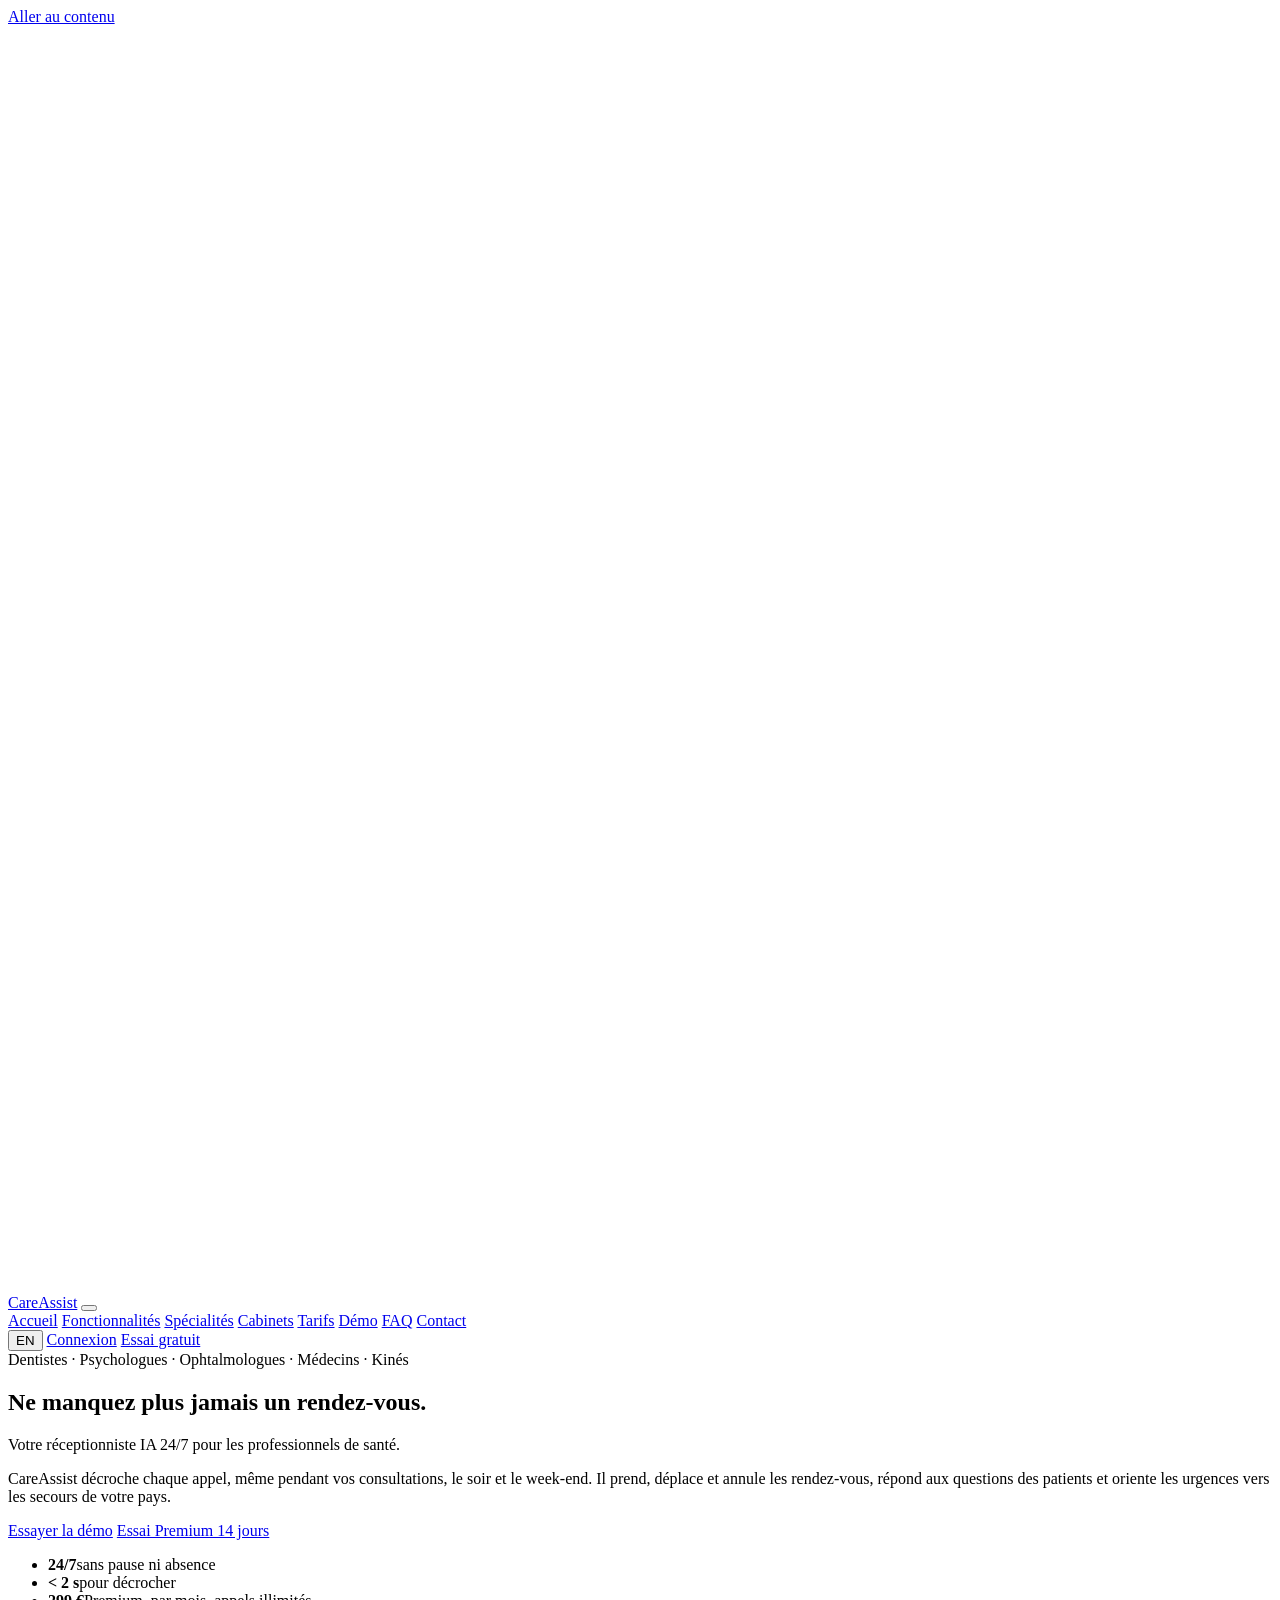
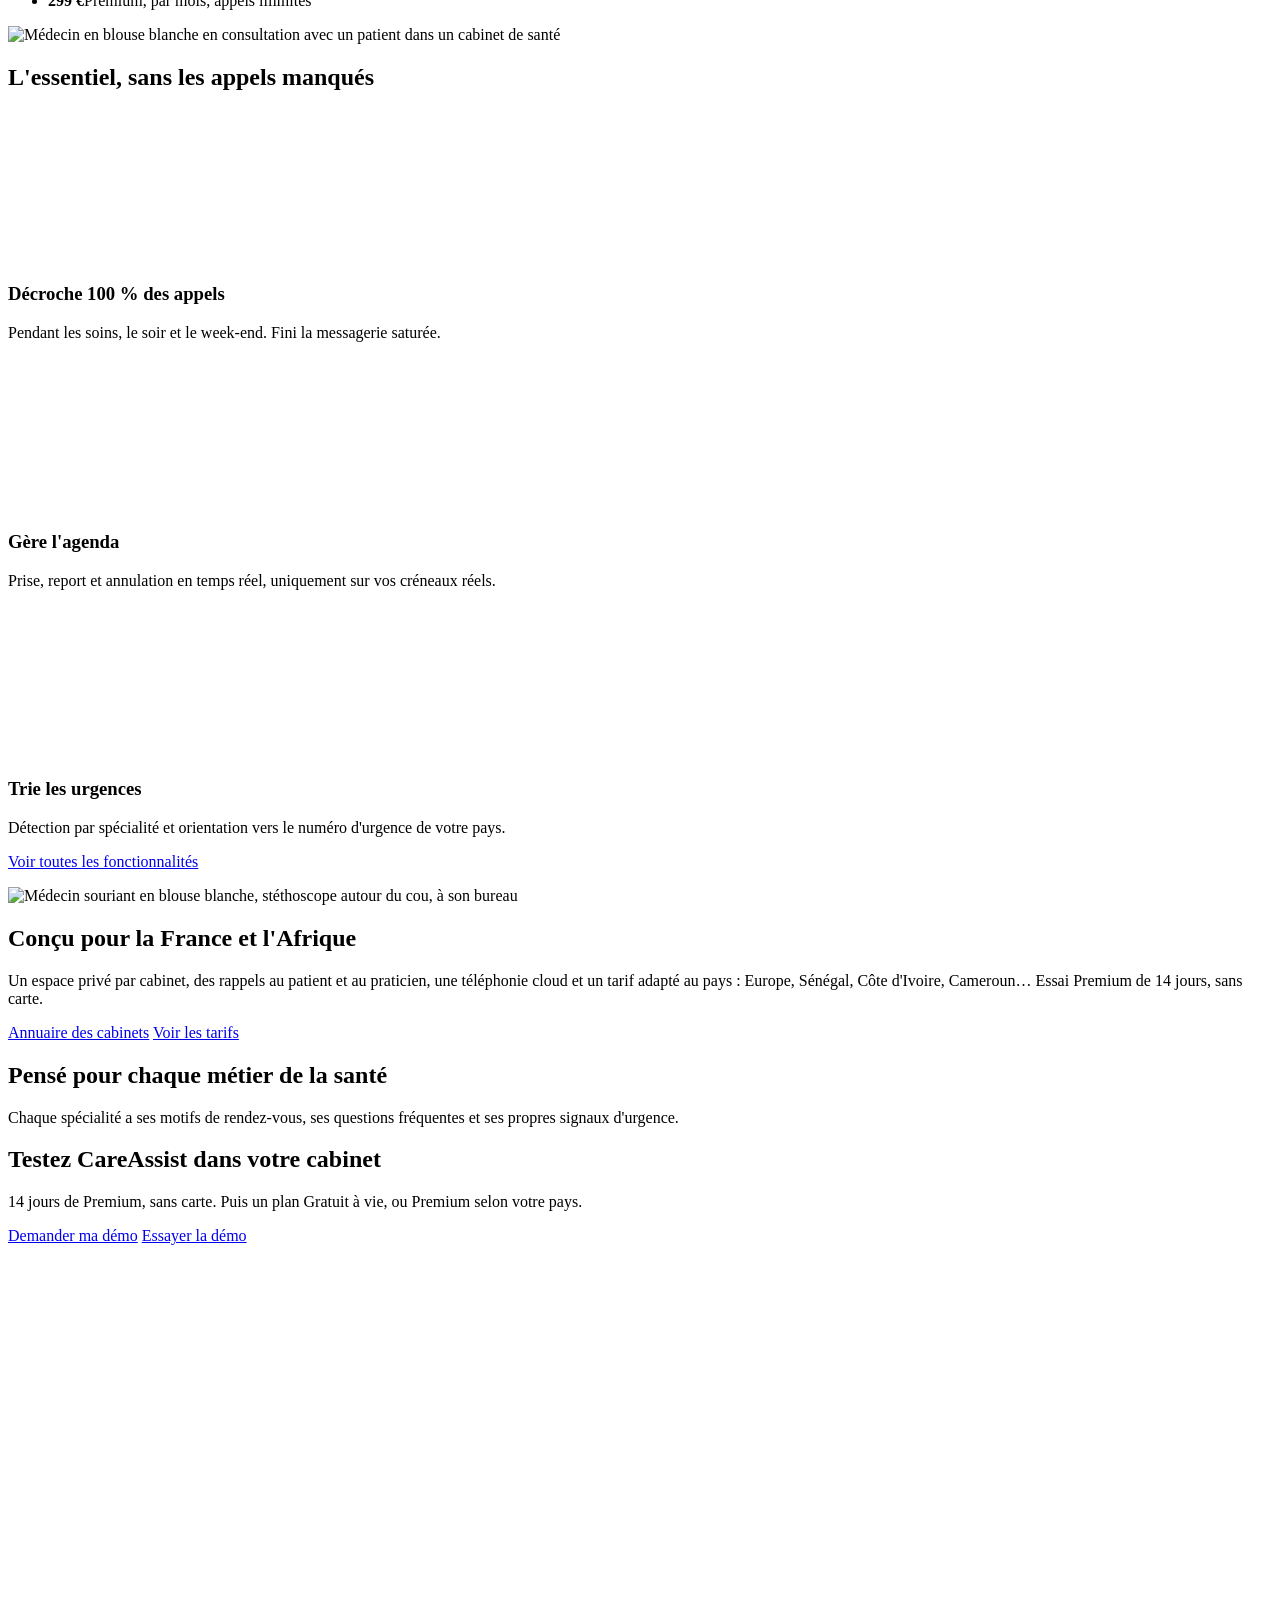
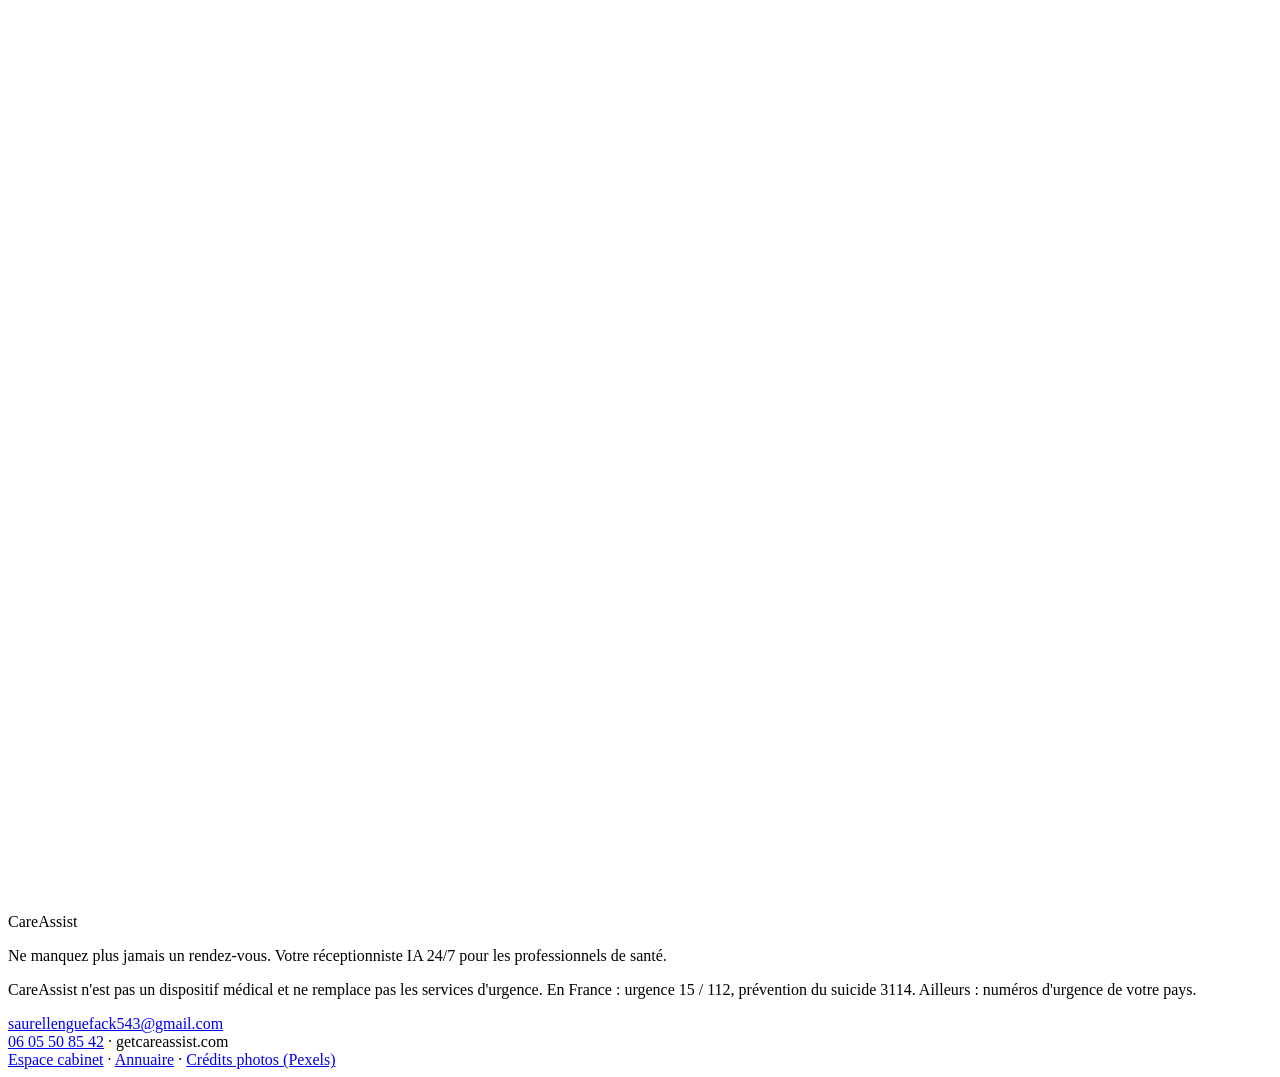
==== commit 21755ac3: "Site : photos plus représentatives, pages distinctes, forfaits et PostgreSQL Le site public est déco" ====
--- a/static/index.html
+++ b/static/index.html
@@ -4,7 +4,7 @@
   <meta charset="UTF-8" />
   <meta name="viewport" content="width=device-width, initial-scale=1" />
   <title>CareAssist — Ne manquez plus jamais un rendez-vous. Votre réceptionniste IA 24/7 pour les professionnels de santé.</title>
-  <meta name="description" content="Réceptionniste IA 24/7 pour cabinets de santé : appels et messages décrochés, rendez-vous pris, rappels SMS/WhatsApp au patient et au médecin, urgences orientées vers les numéros du pays. Espace cabinet sécurisé. France et Afrique." />
+  <meta name="description" content="Réceptionniste IA 24/7 pour cabinets de santé : appels décrochés, rendez-vous pris, rappels au patient et au médecin. France et Afrique. Essai Premium 14 jours." />
   <meta name="theme-color" content="#0e7c86" />
   <link rel="canonical" href="https://getcareassist.com/" />
   <link rel="alternate" hreflang="fr" href="https://getcareassist.com/" />
@@ -14,268 +14,121 @@
   <meta property="og:image" content="https://getcareassist.com/img/hero-reception.jpg" />
   <meta property="og:locale" content="fr_FR" />
   <meta name="twitter:card" content="summary_large_image" />
-  <meta property="og:title" content="CareAssist — réceptionniste IA pour les professionnels de santé" />
-  <meta property="og:description" content="Ne manquez plus jamais un rendez-vous. Votre réceptionniste IA 24/7 pour les professionnels de santé." />
-  <link rel="icon" href="favicon.svg" type="image/svg+xml" />
-  <link rel="stylesheet" href="styles.css?v=6" />
+  <meta property="og:title" content="CareAssist — Ne manquez plus jamais un rendez-vous. Votre réceptionniste IA 24/7 pour les professionnels de santé." />
+  <meta property="og:description" content="Réceptionniste IA 24/7 pour cabinets de santé : appels décrochés, rendez-vous pris, rappels au patient et au médecin. France et Afrique. Essai Premium 14 jours." />
+  <link rel="icon" href="/favicon.svg" type="image/svg+xml" />
+  <link rel="stylesheet" href="/styles.css?v=8" />
 </head>
-<body>
+<body data-page="accueil">
 <a class="skip-link" href="#main">Aller au contenu</a>
 <header class="nav">
   <div class="container nav-inner">
-    <a href="#" class="logo"><span class="logo-mark"><svg class="i" viewBox="0 0 24 24"><path d="M12 5v14M5 12h14"/></svg></span> CareAssist</a>
-    <nav class="nav-links">
-      <a href="#metiers" data-i18n="nav.pros">Métiers</a>
-      <a href="#demo" data-i18n="nav.demo">Démo</a>
-      <a href="#roi" data-i18n="nav.roi">ROI</a>
-      <a href="#tarif" data-i18n="nav.pricing">Tarif</a>
-      <a href="#espace" data-i18n="nav.space">Espace cabinet</a>
-      <a href="#faq">FAQ</a>
+    <a href="/" class="logo"><span class="logo-mark"><svg class="i" viewBox="0 0 24 24"><path d="M12 5v14M5 12h14"/></svg></span> CareAssist</a>
+    <button type="button" class="nav-toggle" aria-expanded="false" aria-controls="site-nav" aria-label="Ouvrir le menu"><span></span><span></span><span></span></button>
+    <nav id="site-nav" class="nav-panel">
+      <div class="nav-links">
+        <a href="/" data-nav="accueil" data-i18n="nav.home">Accueil</a>
+        <a href="/fonctionnalites" data-nav="fonctionnalites" data-i18n="nav.features">Fonctionnalités</a>
+        <a href="/specialites" data-nav="specialites" data-i18n="nav.pros">Spécialités</a>
+        <a href="/cabinets" data-nav="cabinets" data-i18n="nav.directory">Cabinets</a>
+        <a href="/tarifs" data-nav="tarifs" data-i18n="nav.pricing">Tarifs</a>
+        <a href="/demo" data-nav="demo" data-i18n="nav.demo">Démo</a>
+        <a href="/faq" data-nav="faq">FAQ</a>
+        <a href="/contact" data-nav="contact" data-i18n="nav.contact">Contact</a>
+      </div>
+      <div class="nav-actions">
+        <button id="lang-toggle" class="btn-ghost" aria-label="Changer de langue">EN</button>
+        <a href="/espace" class="btn-ghost nav-login" data-i18n="nav.login">Connexion</a>
+        <a href="/contact" class="btn btn-primary btn-sm" data-i18n="nav.cta">Essai gratuit</a>
+      </div>
     </nav>
-    <div class="nav-actions">
-      <button id="lang-toggle" class="btn-ghost" aria-label="Changer de langue">EN</button>
-      <a href="/espace" class="btn-ghost nav-login" data-i18n="nav.login">Connexion</a>
-      <a href="#contact" class="btn btn-primary btn-sm" data-i18n="nav.cta">Essai gratuit</a>
-    </div>
   </div>
 </header>
+<main id="main">
 
-<main id="main">
-  <!-- HERO -->
   <section class="hero">
     <div class="container hero-grid">
       <div>
         <span class="pill" data-i18n="hero.pill">Dentistes · Psychologues · Ophtalmologues · Médecins · Kinés</span>
         <h1 data-i18n="hero.title">Ne manquez plus jamais un rendez-vous.</h1>
         <p class="hero-sub" data-i18n="hero.subtitle">Votre réceptionniste IA 24/7 pour les professionnels de santé.</p>
-        <p class="hero-text" data-i18n="hero.text">CareAssist décroche chaque appel, même pendant vos consultations, le soir et le week-end. Il prend, déplace et annule les rendez-vous dans votre agenda, répond aux questions des patients et oriente immédiatement les urgences vers les secours de votre pays.</p>
+        <p class="hero-text" data-i18n="hero.text">CareAssist décroche chaque appel, même pendant vos consultations, le soir et le week-end. Il prend, déplace et annule les rendez-vous, répond aux questions des patients et oriente les urgences vers les secours de votre pays.</p>
         <div class="hero-ctas">
-          <a href="#demo" class="btn btn-primary" data-i18n="hero.cta1">Essayer la démo</a>
-          <a href="#roi" class="btn btn-outline" data-i18n="hero.cta2">Calculer mon ROI</a>
+          <a href="/demo" class="btn btn-primary" data-i18n="hero.cta1">Essayer la démo</a>
+          <a href="/contact" class="btn btn-outline" data-i18n="home.trial">Essai Premium 14 jours</a>
         </div>
         <ul class="hero-proof">
           <li><strong>24/7</strong><span data-i18n="hero.p1">sans pause ni absence</span></li>
           <li><strong>&lt; 2 s</strong><span data-i18n="hero.p2">pour décrocher</span></li>
-          <li><strong id="hero-price">299 €</strong><span data-i18n="hero.p3">par mois, appels illimités</span></li>
+          <li><strong id="hero-price">299 €</strong><span data-i18n="hero.p3">Premium, par mois, appels illimités</span></li>
         </ul>
       </div>
-      <div class="hero-visual">
+      <div class="hero-visual hero-visual-simple">
         <picture class="hero-photo">
-          <source srcset="img/hero-reception.webp" type="image/webp" />
-          <img src="img/hero-reception.jpg" width="1600" height="1280" alt="Accueil d'un cabinet de santé" fetchpriority="high" />
+          <source srcset="/img/hero-reception.webp" type="image/webp" />
+          <img src="/img/hero-reception.jpg" width="1600" height="1280" alt="Médecin en blouse blanche en consultation avec un patient dans un cabinet de santé" fetchpriority="high" />
         </picture>
-        <div class="call-card">
-          <div class="call-head">
-            <span class="avatar"><svg class="i" data-icon="phone"></svg></span>
-            <div><strong>CareAssist</strong><small><span class="dot live"></span> <span data-i18n="hero.call">Appel entrant · 19:42</span></small></div>
-            <div class="wave"><i></i><i></i><i></i><i></i><i></i></div>
-          </div>
-          <div class="bubble user">J'aimerais voir le docteur demain, j'ai de la fièvre.</div>
-          <div class="bubble bot">Je peux vous recevoir demain à 11h20 avec le Dr Lefèvre. Cela vous convient ?</div>
-        </div>
-        <div class="cal-card">
-          <div class="cal-head"><svg class="i" data-icon="calendar"></svg><strong data-i18n="hero.cal">Agenda · demain</strong></div>
-          <div class="cal-row"><span>09:00</span><div class="ev busy">Contrôle</div></div>
-          <div class="cal-row"><span>10:40</span><div class="ev busy">Suivi</div></div>
-          <div class="cal-row"><span>11:20</span><div class="ev new"><svg class="i" data-icon="check"></svg> <span data-i18n="hero.booked">RDV confirmé</span></div></div>
-          <div class="cal-row"><span>14:00</span><div class="ev free"></div></div>
-        </div>
-        <div class="float-badge"><svg class="i" data-icon="shield"></svg><span data-i18n="hero.badge">Urgences triées par spécialité</span></div>
       </div>
     </div>
   </section>
-
-  <!-- MÉTIERS -->
-  <section id="metiers" class="section">
+  <section class="section alt">
     <div class="container">
-      <h2 data-i18n="pros.title">Pensé pour chaque métier de la santé</h2>
-      <p class="section-sub" data-i18n="pros.sub">Chaque spécialité a ses motifs de rendez-vous, ses questions fréquentes, ses règles de remboursement et surtout ses propres signaux d'urgence. CareAssist les connaît.</p>
-      <div class="pros-grid" id="pros-grid"></div>
+      <h2 data-i18n="home.featTitle">L'essentiel, sans les appels manqués</h2>
+      <div class="features features-3">
+        <div class="feature"><div class="ficon"><svg class="i" data-icon="phone"></svg></div><h3 data-i18n="feat.f1t">Décroche 100 % des appels</h3><p data-i18n="feat.f1">Pendant les soins, le soir et le week-end. Fini la messagerie saturée.</p></div>
+        <div class="feature"><div class="ficon"><svg class="i" data-icon="calendar"></svg></div><h3 data-i18n="feat.f2t">Gère l'agenda</h3><p data-i18n="feat.f2">Prise, report et annulation en temps réel, uniquement sur vos créneaux réels.</p></div>
+        <div class="feature"><div class="ficon"><svg class="i" data-icon="alert"></svg></div><h3 data-i18n="feat.f3t">Trie les urgences</h3><p data-i18n="feat.f3">Détection par spécialité et orientation vers le numéro d'urgence de votre pays.</p></div>
+      </div>
+      <p class="center-link"><a href="/fonctionnalites" class="pro-link" data-i18n="home.moreFeat">Voir toutes les fonctionnalités</a></p>
     </div>
   </section>
-
-  <!-- BÉNÉFICES -->
-  <section class="section alt">
-    <div class="container">
-      <h2 data-i18n="feat.title">Tout ce que fait un secrétariat, sans les appels manqués</h2>
-      <div class="features">
-        <div class="feature"><div class="ficon"><svg class="i" data-icon="phone"></svg></div><h3 data-i18n="feat.f1t">Décroche 100 % des appels</h3><p data-i18n="feat.f1">Pendant les soins, la pause déjeuner, le soir et le week-end. Fini la messagerie saturée.</p></div>
-        <div class="feature"><div class="ficon"><svg class="i" data-icon="calendar"></svg></div><h3 data-i18n="feat.f2t">Gère l'agenda</h3><p data-i18n="feat.f2">Prise, report et annulation en temps réel, uniquement sur vos créneaux réels. Compatible Google Agenda.</p></div>
-        <div class="feature"><div class="ficon"><svg class="i" data-icon="alert"></svg></div><h3 data-i18n="feat.f3t">Trie les urgences</h3><p data-i18n="feat.f3">Détection par spécialité : créneau prioritaire du jour, ou orientation immédiate vers le 15 / 3114.</p></div>
-        <div class="feature"><div class="ficon"><svg class="i" data-icon="message"></svg></div><h3 data-i18n="feat.f4t">Répond aux questions</h3><p data-i18n="feat.f4">Horaires, accès, carte Vitale, tiers payant, mutuelle, C2S, documents à apporter.</p></div>
-        <div class="feature"><div class="ficon"><svg class="i" data-icon="lock"></svg></div><h3 data-i18n="feat.f5t">Conçu pour le RGPD</h3><p data-i18n="feat.f5">Collecte minimale (nom, téléphone), aucune donnée bancaire ni n° de sécu, journal consultable.</p></div>
-        <div class="feature"><div class="ficon"><svg class="i" data-icon="users"></svg></div><h3 data-i18n="feat.f6t">Passe la main</h3><p data-i18n="feat.f6">Transfert vers votre secrétariat ou rappel programmé dès que la situation l'exige.</p></div>
-      </div>
-    </div>
-  </section>
-
-  <!-- ESPACE CABINET, RAPPELS, VOIP, PAYS -->
-  <section id="espace" class="section">
-    <div class="container">
-      <h2 data-i18n="space.title">Votre cabinet, votre espace</h2>
-      <p class="section-sub" data-i18n="space.sub">Chaque cabinet dispose de son propre espace sécurisé : sa base patients, son agenda, ses appels et ses messages, isolés des autres cabinets.</p>
-      <div class="features">
-        <div class="feature"><div class="ficon"><svg class="i" data-icon="database"></svg></div><h3 data-i18n="space.f1t">Espace cabinet privé</h3><p data-i18n="space.f1">Base patients (recherche, préférences de contact, consentement), agenda semaine ou liste, statuts honoré / absent, comptes titulaire, praticien et secrétariat.</p></div>
-        <div class="feature"><div class="ficon"><svg class="i" data-icon="bell"></svg></div><h3 data-i18n="space.f2t">Rappels automatiques</h3><p data-i18n="space.f2">Patient et praticien prévenus à la réservation, la veille et 2 h avant (réglable), par SMS, WhatsApp ou e-mail. Le patient répond OUI ou ANNULER, le créneau se libère seul.</p></div>
-        <div class="feature"><div class="ficon"><svg class="i" data-icon="phone"></svg></div><h3 data-i18n="space.f3t">Téléphonie cloud</h3><p data-i18n="space.f3">Twilio, Vonage ou Africa's Talking : numéro dédié par cabinet, journal des appels avec transcription, messagerie vocale, transfert vers le secrétariat et SMS automatique après un appel manqué.</p></div>
-        <div class="feature"><div class="ficon"><svg class="i" data-icon="globe"></svg></div><h3 data-i18n="space.f4t">Adapté à chaque pays</h3><p data-i18n="space.f4">Fuseau horaire, format des numéros, devise, canaux préférés (WhatsApp en Afrique, SMS et e-mail en Europe) et numéros d'urgence du pays : 15 et 3114 en France, 1515 au Sénégal, 185 en Côte d'Ivoire, 119 au Cameroun.</p></div>
-        <div class="feature"><div class="ficon"><svg class="i" data-icon="download"></svg></div><h3 data-i18n="space.f5t">Vos données, exportables</h3><p data-i18n="space.f5">Export JSON ou CSV en un clic, sauvegarde automatique quotidienne, export et effacement par patient (RGPD), journal d'audit.</p></div>
-        <div class="feature"><div class="ficon"><svg class="i" data-icon="shield"></svg></div><h3 data-i18n="space.f6t">Sécurité par défaut</h3><p data-i18n="space.f6">Mots de passe chiffrés (bcrypt), sessions sécurisées, protection CSRF, limitation des tentatives, isolation stricte entre cabinets. Hébergement HDS recommandé en production.</p></div>
-      </div>
-      <div class="hero-ctas" style="justify-content:center;margin-top:28px">
-        <a href="/espace" class="btn btn-primary" data-i18n="space.cta">Ouvrir l'espace de démo</a>
-        <a href="#contact" class="btn btn-outline" data-i18n="space.cta2">Parler à l'équipe</a>
-      </div>
-    </div>
-  </section>
-
-  <!-- COMMENT ÇA MARCHE -->
   <section class="section">
-    <div class="container">
-      <h2 data-i18n="how.title">Opérationnel en 48 heures</h2>
-      <div class="steps">
-        <div class="step"><span>1</span><h3 data-i18n="how.s1t">On configure votre cabinet</h3><p data-i18n="how.s1">Spécialité, horaires, praticiens, types de rendez-vous, règles d'urgence.</p></div>
-        <div class="step"><span>2</span><h3 data-i18n="how.s2t">Vous renvoyez vos appels</h3><p data-i18n="how.s2">Renvoi depuis votre ligne actuelle (sur non-réponse ou en permanence). Aucun changement de numéro.</p></div>
-        <div class="step"><span>3</span><h3 data-i18n="how.s3t">Vous recevez les rendez-vous</h3><p data-i18n="how.s3">Directement dans votre agenda, avec un tableau de bord des appels et des urgences.</p></div>
-      </div>
-    </div>
-  </section>
-
-  <!-- DÉMO -->
-  <section id="demo" class="section alt">
-    <div class="container">
-      <h2 data-i18n="demo.title">Parlez à CareAssist</h2>
-      <p class="section-sub" data-i18n="demo.sub">Choisissez une spécialité et testez une vraie conversation : prise de rendez-vous, question de remboursement ou urgence. (Démo en français.)</p>
-      <div class="demo-wrap">
-        <div class="spec-tabs" id="spec-tabs" role="tablist"></div>
-        <div class="chat">
-          <div class="chat-head">
-            <div><strong id="chat-practice">Cabinet</strong><small id="chat-status" class="status">…</small></div>
-            <button class="btn-ghost small" id="chat-reset" data-i18n="demo.reset">Nouvelle conversation</button>
-          </div>
-          <div class="chat-body" id="chat-body" aria-live="polite"></div>
-          <div class="chips" id="chips"></div>
-          <form class="chat-input" id="chat-form">
-            <input id="chat-text" autocomplete="off" aria-label="Votre message" maxlength="1000" placeholder="Écrivez votre message…" data-i18n-ph="demo.ph" />
-            <button class="btn btn-primary" type="submit" data-i18n="demo.send">Envoyer</button>
-          </form>
-        </div>
-        <p class="note" data-i18n="demo.note">Démo : les créneaux et cabinets sont fictifs. En cas d'urgence réelle, appelez le 15 ou le 112.</p>
-      </div>
-    </div>
-  </section>
-
-  <!-- ROI -->
-  <section id="roi" class="section">
-    <div class="container">
-      <h2 data-i18n="roi.title">Combien vous coûtent vos appels manqués ?</h2>
-      <p class="section-sub" data-i18n="roi.sub">Ajustez les hypothèses ou partez d'un préréglage par spécialité.</p>
-      <div class="roi">
-        <div class="roi-inputs">
-          <label><span data-i18n="roi.preset">Spécialité (préréglage)</span>
-            <select id="roi-preset"></select></label>
-          <label><span data-i18n="roi.missed">Appels manqués par jour</span> <output id="o-missed"></output>
-            <input type="range" id="r-missed" min="1" max="60" step="1" /></label>
-          <label><span data-i18n="roi.new">Part de nouveaux patients parmi ces appels</span> <output id="o-new"></output>
-            <input type="range" id="r-new" min="5" max="100" step="5" /></label>
-          <label><span data-i18n="roi.conv">Taux de conversion en rendez-vous</span> <output id="o-conv"></output>
-            <input type="range" id="r-conv" min="10" max="100" step="5" /></label>
-          <label><span data-i18n="roi.value">Valeur moyenne d'un nouveau patient (€)</span> <output id="o-value"></output>
-            <input type="range" id="r-value" min="30" max="3000" step="10" /></label>
-          <label><span data-i18n="roi.days">Jours ouvrés par mois</span> <output id="o-days"></output>
-            <input type="range" id="r-days" min="10" max="26" step="1" value="21" /></label>
-        </div>
-        <div class="roi-results">
-          <div class="kpi"><span data-i18n="roi.k1">Nouveaux patients récupérés / mois</span><strong id="k-patients">0</strong></div>
-          <div class="kpi big"><span data-i18n="roi.k2">Chiffre d'affaires récupéré / mois</span><strong id="k-revenue">0 €</strong></div>
-          <div class="kpi"><span data-i18n="roi.k3">Retour sur investissement (vs abonnement)</span><strong id="k-roi">×0</strong></div>
-          <div class="kpi"><span data-i18n="roi.k4">Abonnement rentabilisé en</span><strong id="k-payback">–</strong></div>
-          <p class="note" data-i18n="roi.note">Estimation indicative fondée sur vos hypothèses ; les préréglages sont des ordres de grandeur, pas des statistiques.</p>
+    <div class="container split">
+      <picture>
+        <source srcset="/img/praticien.webp" type="image/webp" />
+        <img src="/img/praticien.jpg" width="1200" height="900" alt="Médecin souriant en blouse blanche, stéthoscope autour du cou, à son bureau" loading="lazy" />
+      </picture>
+      <div>
+        <h2 data-i18n="home.splitTitle">Conçu pour la France et l'Afrique</h2>
+        <p class="section-sub left" data-i18n="home.splitText">Un espace privé par cabinet, des rappels au patient et au praticien, une téléphonie cloud et un tarif adapté au pays : Europe, Sénégal, Côte d'Ivoire, Cameroun… Essai Premium de 14 jours, sans carte.</p>
+        <div class="hero-ctas">
+          <a href="/cabinets" class="btn btn-outline" data-i18n="home.dir">Annuaire des cabinets</a>
+          <a href="/tarifs" class="btn btn-primary" data-i18n="home.prices">Voir les tarifs</a>
         </div>
       </div>
     </div>
   </section>
-
-  <!-- TARIF -->
-  <section id="tarif" class="section alt">
+  <section class="section alt">
     <div class="container">
-      <h2 data-i18n="price.title">Un seul tarif, tout compris</h2>
-      <p class="section-sub" data-i18n="price.sub">Un tarif adapté à votre pays, payable dans votre devise : carte, prélèvement SEPA ou mobile money selon la région.</p>
-      <div class="region-picker">
-        <label for="region-select"><svg class="i" data-icon="globe"></svg> <span data-i18n="price.region">Pays / région</span></label>
-        <select id="region-select"></select>
-        <small id="region-guess" class="small"></small>
-      </div>
-      <div class="price-card">
-        <div class="price-name">CareAssist</div>
-        <div class="price"><span id="price-amount">299 €</span><small id="price-per" data-i18n="price.per">/mois HT</small></div>
-        <p id="price-approx" class="small"></p>
-        <p data-i18n="price.desc">Appels illimités pour un cabinet solo ou un petit groupe.</p>
-        <ul>
-          <li data-i18n="price.l1">Réceptionniste IA 24/7, voix naturelle en français</li>
-          <li data-i18n="price.l2">Prise, report et annulation de rendez-vous</li>
-          <li data-i18n="price.l3">Protocoles d'urgence propres à votre spécialité</li>
-          <li data-i18n="price.l4">FAQ personnalisée (horaires, accès, remboursements)</li>
-          <li data-i18n="price.l5">Synchronisation agenda et tableau de bord</li>
-          <li data-i18n="price.l6">Transfert vers votre secrétariat</li>
-          <li data-i18n="price.l7">Sans engagement, mise en service accompagnée</li>
-        </ul>
-        <div class="methods" id="price-methods"></div>
-        <p id="price-note" class="small"></p>
-        <button type="button" id="subscribe-open" class="btn btn-primary btn-block" data-i18n="price.subscribe">S'abonner</button>
-        <form id="checkout-form" class="checkout-form" hidden novalidate>
-          <input name="practice_name" required minlength="2" placeholder="Nom du cabinet" data-i18n-ph="price.f_name" />
-          <input name="email" type="email" required placeholder="contact@getcareassist.com" />
-          <input name="phone" type="tel" placeholder="Téléphone (facultatif)" data-i18n-ph="price.f_phone" />
-          <button class="btn btn-primary btn-block" type="submit" data-i18n="price.pay">Continuer vers le paiement</button>
-          <p id="checkout-msg" class="form-msg" role="status"></p>
-        </form>
-        <a href="#contact" class="btn btn-outline btn-block" style="margin-top:10px" data-i18n="price.cta">Demander une démo d'abord</a>
+      <h2 data-i18n="pros.title">Pensé pour chaque métier de la santé</h2>
+      <p class="section-sub" data-i18n="pros.sub">Chaque spécialité a ses motifs de rendez-vous, ses questions fréquentes et ses propres signaux d'urgence.</p>
+      <div class="pros-grid" id="pros-grid"></div>
+    </div>
+  </section>
+  <section class="cta-band">
+    <div class="container">
+      <h2 data-i18n="home.ctaTitle">Testez CareAssist dans votre cabinet</h2>
+      <p data-i18n="home.ctaSub">14 jours de Premium, sans carte. Puis un plan Gratuit à vie, ou Premium selon votre pays.</p>
+      <div class="hero-ctas" style="justify-content:center">
+        <a href="/contact" class="btn btn-primary" data-i18n="lead.cta">Demander ma démo</a>
+        <a href="/demo" class="btn btn-outline light" data-i18n="hero.cta1">Essayer la démo</a>
       </div>
     </div>
   </section>
-
-  <!-- FAQ -->
-  <section id="faq" class="section">
-    <div class="container narrow">
-      <h2 data-i18n="faq.title">Questions fréquentes</h2>
-      <details><summary data-i18n="faq.q1">Est-ce que je garde mon numéro ?</summary><p data-i18n="faq.a1">Oui. Vous activez simplement un renvoi d'appel (sur non-réponse, occupation ou permanent) vers votre ligne CareAssist.</p></details>
-      <details><summary data-i18n="faq.q2">Que se passe-t-il en cas d'urgence ?</summary><p data-i18n="faq.a2">La détection d'urgence est déterministe et propre à chaque spécialité. Les signes vitaux déclenchent une orientation immédiate vers le numéro d'urgence du pays (15 / 112 et 3114 en France, 1515 au Sénégal, 119 au Cameroun…) ; les urgences non vitales obtiennent un créneau prioritaire du jour et vous sont signalées.</p></details>
-      <details><summary data-i18n="faq.q3">CareAssist donne-t-il des conseils médicaux ?</summary><p data-i18n="faq.a3">Non. Il ne pose aucun diagnostic et ne remplace pas un professionnel : il organise, informe et oriente. Pour les psychologues, il ne fait jamais de thérapie.</p></details>
-      <details><summary data-i18n="faq.q4">Et les données de santé ?</summary><p data-i18n="faq.a4">La collecte est minimale (nom, téléphone, motif court). En production, l'hébergement doit être certifié HDS ; nous vous accompagnons sur le registre RGPD et l'information patient.</p></details>
-      <details><summary data-i18n="faq.q5">Avec quel agenda fonctionne-t-il ?</summary><p data-i18n="faq.a5">Google Agenda en natif ; les logiciels métiers et plateformes de prise de rendez-vous se branchent via leur API quand elle est disponible.</p></details>
-      <details><summary data-i18n="faq.q6">Les patients savent-ils qu'ils parlent à une IA ?</summary><p data-i18n="faq.a6">Oui, CareAssist se présente comme l'assistante virtuelle du cabinet et propose toujours de passer la main à un humain.</p></details>
-    </div>
-  </section>
-
-  <!-- CONTACT -->
-  <section id="contact" class="section alt">
-    <div class="container narrow">
-      <h2 data-i18n="lead.title">Testez CareAssist dans votre cabinet</h2>
-      <p class="section-sub" data-i18n="lead.sub">Laissez vos coordonnées : nous configurons une démo à votre nom sous 24 h ouvrées.</p>
-      <form id="lead-form" class="lead-form" novalidate>
-        <label><span data-i18n="lead.name">Nom du cabinet</span><input name="practice_name" required minlength="2" placeholder="Cabinet du Dr Martin" /></label>
-        <label><span data-i18n="lead.spec">Spécialité</span><select name="specialty" id="lead-spec"></select></label>
-        <label><span>Email</span><input name="email" type="email" required placeholder="contact@getcareassist.com" /></label>
-        <label><span data-i18n="lead.phone">Téléphone</span><input name="phone" type="tel" required placeholder="01 23 45 67 89" /></label>
-        <label class="full"><span data-i18n="lead.msg">Message (facultatif)</span><textarea name="message" rows="3"></textarea></label>
-        <label class="full consent"><input type="checkbox" name="consent" required /> <span data-i18n="lead.consent">J'accepte d'être recontacté au sujet de CareAssist. Mes données ne sont jamais revendues.</span></label>
-        <button class="btn btn-primary full" type="submit" data-i18n="lead.cta">Demander ma démo</button>
-        <p id="lead-msg" class="form-msg full" role="status"></p>
-      </form>
-    </div>
-  </section>
 </main>
-
 <footer class="footer">
   <div class="container footer-inner">
     <div><span class="logo"><span class="logo-mark"><svg class="i" viewBox="0 0 24 24"><path d="M12 5v14M5 12h14"/></svg></span> CareAssist</span>
       <p data-i18n="footer.slogan">Ne manquez plus jamais un rendez-vous. Votre réceptionniste IA 24/7 pour les professionnels de santé.</p></div>
     <p class="small" data-i18n="footer.legal">CareAssist n'est pas un dispositif médical et ne remplace pas les services d'urgence. En France : urgence 15 / 112, prévention du suicide 3114. Ailleurs : numéros d'urgence de votre pays.</p>
-    <div class="small"><a href="mailto:contact@getcareassist.com">contact@getcareassist.com</a> · getcareassist.com<br /><a href="/espace">Espace cabinet</a> · <a href="img/CREDITS.md">Crédits photos (Pexels)</a></div>
+    <div class="small">
+      <a href="mailto:saurellenguefack543@gmail.com">saurellenguefack543@gmail.com</a><br />
+      <a href="tel:+33605508542">06 05 50 85 42</a> · getcareassist.com<br />
+      <a href="/espace">Espace cabinet</a> · <a href="/cabinets">Annuaire</a> · <a href="/img/CREDITS.md">Crédits photos (Pexels)</a>
+    </div>
   </div>
 </footer>
-<script src="icons.js?v=4"></script>
-<script src="app.js?v=5"></script>
+<script src="/icons.js?v=4"></script>
+<script src="/app.js?v=8"></script>
 </body>
 </html>
